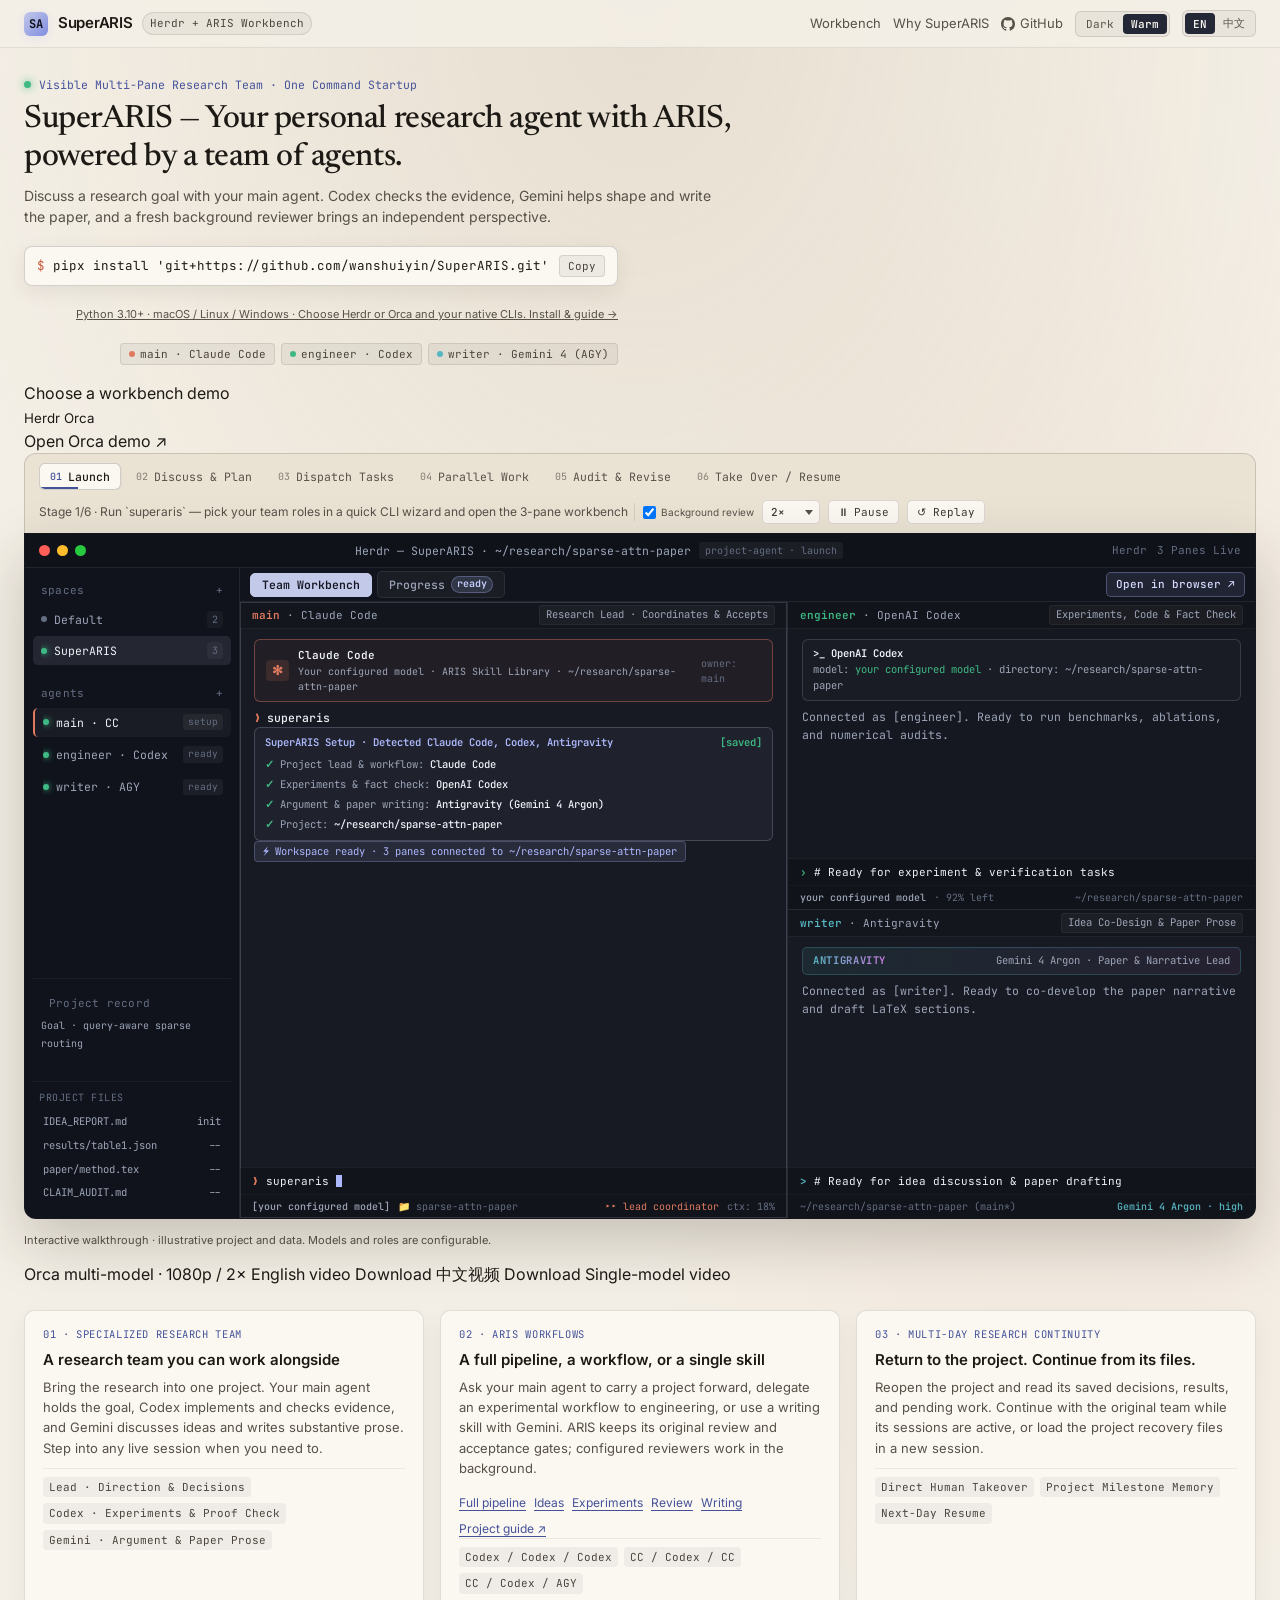
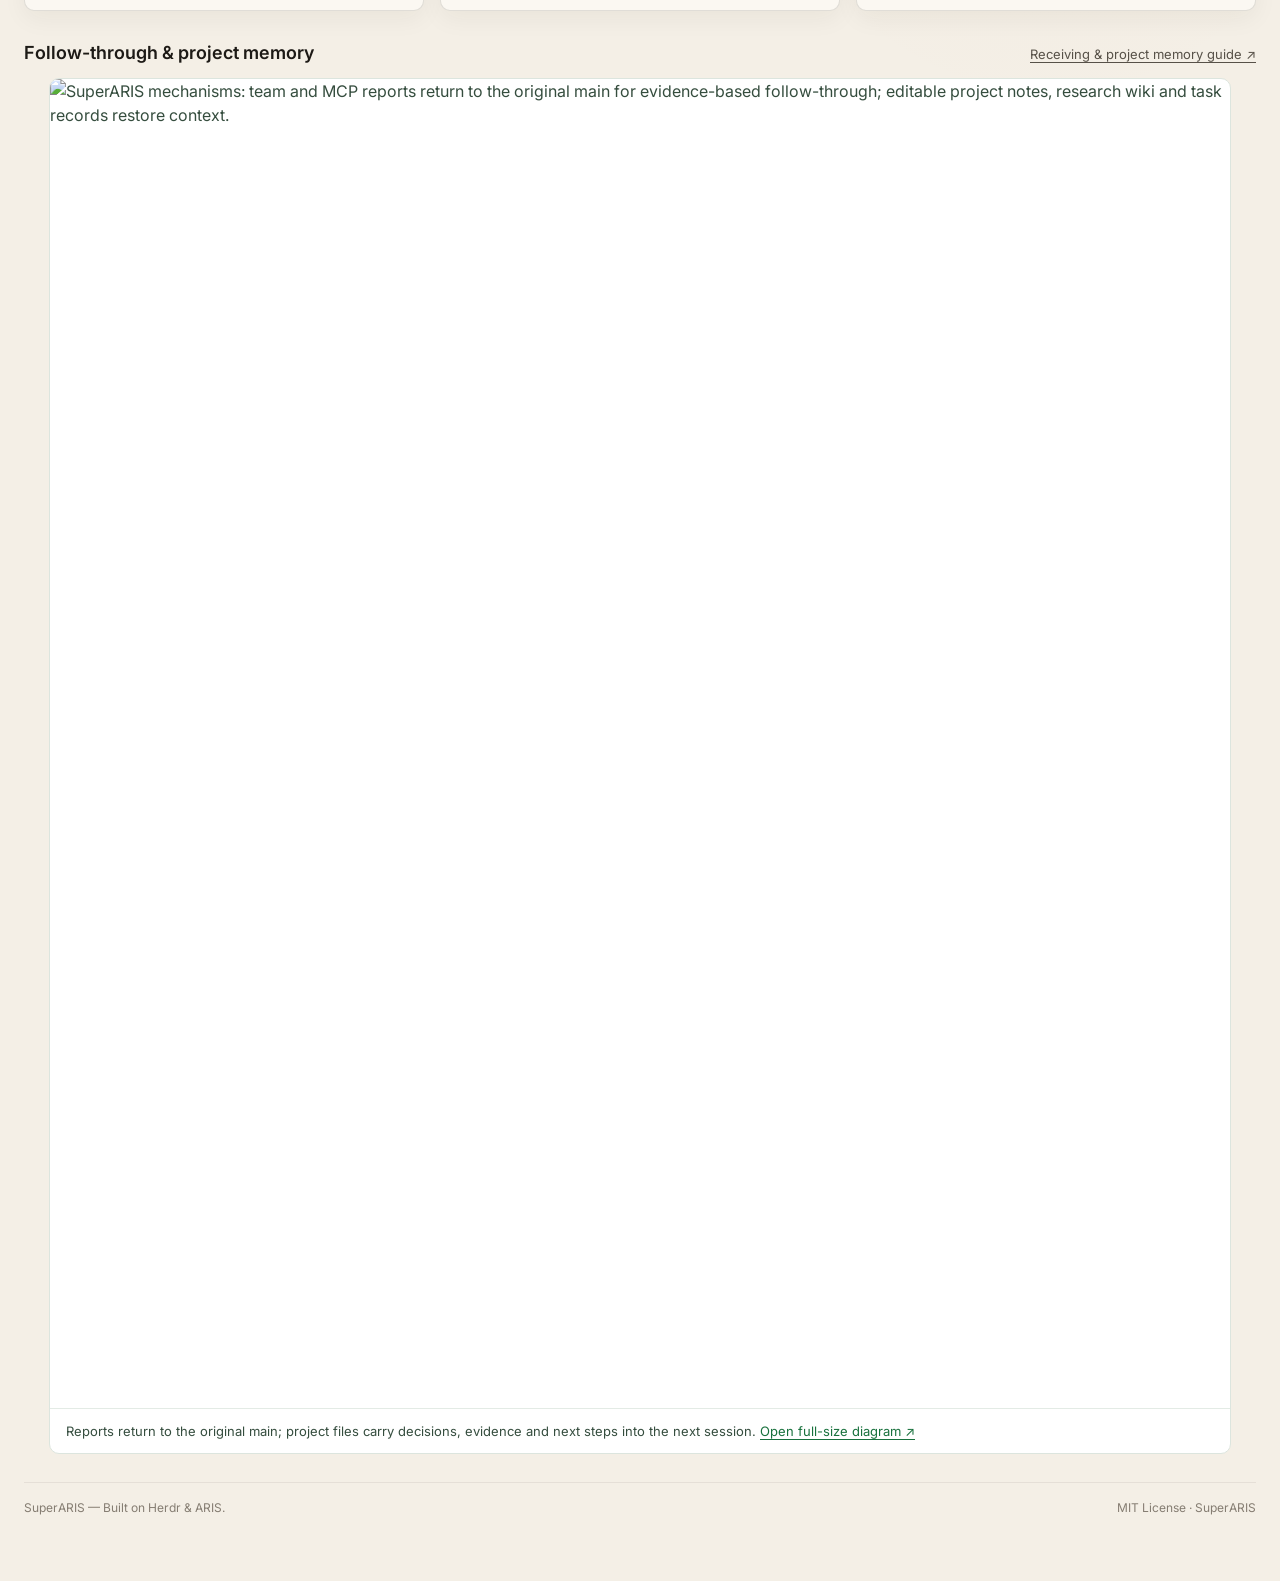
==== site/index.html @ 930378e7 "feat: showcase collaboration progress and announce team updates" ====
<!DOCTYPE html>
<html lang="en">
<head>
  <meta charset="UTF-8" />
  <meta name="viewport" content="width=device-width, initial-scale=1.0" />
  <title>SuperARIS — Your personal research agent with ARIS, powered by a team of agents.</title>
  <meta name="description" content="SuperARIS — Your personal research agent with ARIS, powered by a team of agents. Live inside a real multi-pane CLI workbench with Claude Code, Codex, and Gemini." />
  <link rel="icon" href="./favicon.svg" type="image/svg+xml" />
  <link rel="preconnect" href="https://fonts.googleapis.com" />
  <link rel="preconnect" href="https://fonts.gstatic.com" crossorigin />
  <link href="https://fonts.googleapis.com/css2?family=Inter:wght@400;500;600;700&family=JetBrains+Mono:ital,wght@0,400;0,500;0,600;1,400&family=Newsreader:ital,opsz,wght@0,6..72,500;0,6..72,600;1,6..72,400&display=swap" rel="stylesheet" />
  <style>
    :root {
      --bg-canvas: #090b10;
      --bg-canvas-elev: #0e1118;
      --herdr-chrome: #13161f;
      --herdr-sidebar: #10131b;
      --herdr-pane: #171a22;
      --herdr-pane-alt: #151820;
      --herdr-tab-active: #c3c9e9;
      --herdr-tab-text: #141722;
      --border-outer: rgba(255, 255, 255, 0.11);
      --border-pane: rgba(255, 255, 255, 0.08);
      --border-subtle: rgba(255, 255, 255, 0.05);

      --text-primary: #eef1f8;
      --text-secondary: #9da5b8;
      --text-muted: #646d82;

      --cc-coral: #e07a5f;
      --cc-coral-soft: rgba(224, 122, 95, 0.14);
      --codex-green: #3fb984;
      --codex-green-soft: rgba(63, 185, 132, 0.14);
      --agy-cyan: #56b6c2;
      --agy-purple: #c678dd;
      --agy-soft: rgba(86, 182, 194, 0.14);
      --amber-warn: #e5c07b;
      --periwinkle: #aeb8fe;
      --periwinkle-glow: rgba(174, 184, 254, 0.18);

      --font-sans: 'Inter', -apple-system, BlinkMacSystemFont, "Segoe UI", Roboto, "PingFang SC", "Microsoft YaHei", sans-serif;
      --font-serif: 'Newsreader', Georgia, "Songti SC", serif;
      --font-mono: 'JetBrains Mono', ui-monospace, SFMono-Regular, Menlo, Monaco, Consolas, monospace;
    }

    * {
      box-sizing: border-box;
      margin: 0;
      padding: 0;
    }

    html, body {
      width: 100%;
      max-width: 100%;
      overflow-x: hidden;
      background-color: var(--bg-canvas);
      color: var(--text-primary);
      font-family: var(--font-sans);
      -webkit-font-smoothing: antialiased;
      -moz-osx-font-smoothing: grayscale;
      line-height: 1.5;
    }

    body {
      background-image:
        radial-gradient(ellipse 80% 45% at 50% 0%, rgba(138, 152, 240, 0.09), transparent 70%),
        radial-gradient(ellipse 55% 40% at 82% 28%, rgba(86, 182, 194, 0.05), transparent 65%);
      min-height: 100vh;
    }

    a {
      color: inherit;
      text-decoration: none;
    }

    button {
      font-family: inherit;
      cursor: pointer;
      border: none;
      background: none;
      color: inherit;
    }

    /* Top Navigation */
    .topbar {
      position: sticky;
      top: 0;
      z-index: 40;
      backdrop-filter: blur(14px);
      -webkit-backdrop-filter: blur(14px);
      background: rgba(9, 11, 16, 0.82);
      border-bottom: 1px solid var(--border-subtle);
    }

    .topbar-inner {
      max-width: 1440px;
      margin: 0 auto;
      padding: 10px 24px;
      display: flex;
      align-items: center;
      justify-content: space-between;
      gap: 12px;
    }

    .brand {
      display: flex;
      align-items: center;
      gap: 10px;
      min-width: 0;
      flex-shrink: 0;
    }

    .brand-mark {
      width: 24px;
      height: 24px;
      border-radius: 6px;
      background: linear-gradient(135deg, #c3c9e9 0%, #7f8ce0 100%);
      color: #0e1118;
      font-family: var(--font-mono);
      font-weight: 700;
      font-size: 12px;
      display: grid;
      place-items: center;
      box-shadow: 0 2px 10px rgba(174, 184, 254, 0.25);
      flex-shrink: 0;
    }

    .brand-name {
      font-weight: 600;
      font-size: 15px;
      letter-spacing: -0.02em;
      color: var(--text-primary);
      white-space: nowrap;
    }

    .brand-badge {
      font-family: var(--font-mono);
      font-size: 11px;
      padding: 2px 7px;
      border-radius: 999px;
      background: rgba(255, 255, 255, 0.06);
      border: 1px solid var(--border-pane);
      color: var(--text-secondary);
      white-space: nowrap;
    }

    .topbar-actions {
      display: flex;
      align-items: center;
      gap: 12px;
      flex-shrink: 0;
    }

    .nav-link {
      font-size: 13px;
      color: var(--text-secondary);
      transition: color 0.15s ease;
      display: inline-flex;
      align-items: center;
      gap: 5px;
      white-space: nowrap;
    }

    .nav-link:hover {
      color: var(--text-primary);
    }

    .lang-switch {
      display: inline-flex;
      background: rgba(255, 255, 255, 0.05);
      border: 1px solid var(--border-pane);
      border-radius: 6px;
      padding: 2px;
    }

    .lang-btn {
      font-size: 11px;
      font-family: var(--font-mono);
      padding: 3px 8px;
      border-radius: 4px;
      color: var(--text-secondary);
      transition: all 0.15s ease;
    }

    .lang-btn.active {
      background: var(--herdr-tab-active);
      color: var(--herdr-tab-text);
      font-weight: 600;
    }

    /* Main Container */
    .page-shell {
      max-width: 1440px;
      width: 100%;
      margin: 0 auto;
      padding: 22px 24px 64px;
    }

    /* Compact Hero Header */
    .hero-header {
      display: flex;
      flex-wrap: wrap;
      align-items: flex-end;
      justify-content: space-between;
      gap: 18px;
      margin-bottom: 16px;
    }

    .hero-copy {
      max-width: 790px;
      min-width: 0;
    }

    .hero-eyebrow {
      display: inline-flex;
      align-items: center;
      gap: 8px;
      font-family: var(--font-mono);
      font-size: 11.5px;
      color: var(--periwinkle);
      margin-bottom: 8px;
      flex-wrap: wrap;
    }

    .eyebrow-dot {
      width: 7px;
      height: 7px;
      border-radius: 50%;
      background: var(--codex-green);
      box-shadow: 0 0 8px var(--codex-green);
      flex-shrink: 0;
    }

    .hero-title {
      font-family: var(--font-serif);
      font-size: clamp(23px, 2.5vw, 35px);
      font-weight: 500;
      line-height: 1.18;
      letter-spacing: -0.015em;
      color: var(--text-primary);
      margin-bottom: 8px;
    }

    .hero-subtitle {
      font-size: 14px;
      color: var(--text-secondary);
      line-height: 1.55;
      max-width: 700px;
    }

    .hero-install-box {
      display: flex;
      flex-direction: column;
      align-items: flex-end;
      gap: 7px;
      max-width: 100%;
    }

    .install-pill {
      display: flex;
      align-items: center;
      gap: 10px;
      background: #12151e;
      border: 1px solid var(--border-outer);
      border-radius: 8px;
      padding: 8px 12px;
      font-family: var(--font-mono);
      font-size: 12.5px;
      color: var(--text-primary);
      box-shadow: 0 8px 24px rgba(0, 0, 0, 0.35);
      max-width: 100%;
      overflow-x: auto;
    }

    .install-pill .prompt-dollar {
      color: var(--cc-coral);
      user-select: none;
    }

    .install-pill .cmd-divider {
      color: var(--text-muted);
    }

    .copy-btn {
      font-family: var(--font-mono);
      font-size: 11px;
      padding: 3px 8px;
      border-radius: 4px;
      background: rgba(255, 255, 255, 0.07);
      color: var(--text-secondary);
      border: 1px solid var(--border-subtle);
      transition: all 0.15s ease;
      flex-shrink: 0;
    }

    .copy-btn:hover {
      background: rgba(255, 255, 255, 0.13);
      color: var(--text-primary);
    }

    .hero-role-badges {
      display: flex;
      flex-wrap: wrap;
      gap: 6px;
      font-family: var(--font-mono);
      font-size: 11px;
      color: var(--text-secondary);
    }

    .role-chip {
      display: inline-flex;
      align-items: center;
      gap: 5px;
      padding: 2px 8px;
      border-radius: 4px;
      background: rgba(255, 255, 255, 0.035);
      border: 1px solid var(--border-subtle);
    }

    .chip-dot {
      width: 6px;
      height: 6px;
      border-radius: 50%;
      flex-shrink: 0;
    }

    /* Stage Director Bar (Above Workbench) */
    .director-bar {
      display: flex;
      flex-wrap: wrap;
      align-items: center;
      justify-content: space-between;
      gap: 10px;
      background: #11141d;
      border: 1px solid var(--border-outer);
      border-bottom: none;
      border-radius: 12px 12px 0 0;
      padding: 9px 14px;
    }

    .stage-steps {
      display: flex;
      align-items: center;
      gap: 4px;
      overflow-x: auto;
      max-width: 100%;
      scrollbar-width: none;
    }

    .stage-steps::-webkit-scrollbar {
      display: none;
    }

    .stage-btn {
      display: inline-flex;
      align-items: center;
      gap: 6px;
      padding: 5px 10px;
      border-radius: 6px;
      font-family: var(--font-mono);
      font-size: 11.5px;
      color: var(--text-secondary);
      background: transparent;
      border: 1px solid transparent;
      transition: all 0.15s ease;
      white-space: nowrap;
      position: relative;
      overflow: hidden;
    }

    .stage-btn:hover {
      color: var(--text-primary);
      background: rgba(255, 255, 255, 0.04);
    }

    .stage-btn.active {
      color: var(--text-primary);
      background: rgba(195, 201, 233, 0.12);
      border-color: rgba(195, 201, 233, 0.28);
      font-weight: 500;
    }

    .stage-num {
      font-size: 10px;
      color: var(--text-muted);
    }

    .stage-btn.active .stage-num {
      color: var(--periwinkle);
    }

    .stage-progress {
      position: absolute;
      left: 0;
      bottom: 0;
      height: 2px;
      background: var(--periwinkle);
      width: 0%;
    }

    .director-controls {
      display: flex;
      align-items: center;
      gap: 8px;
      flex-shrink: 0;
    }

    .stage-caption-pill {
      font-size: 12px;
      color: var(--text-secondary);
      padding-right: 6px;
      border-right: 1px solid var(--border-pane);
    }

    .ctrl-btn {
      display: inline-flex;
      align-items: center;
      gap: 5px;
      font-family: var(--font-mono);
      font-size: 11px;
      padding: 4px 9px;
      border-radius: 5px;
      background: rgba(255, 255, 255, 0.05);
      border: 1px solid var(--border-pane);
      color: var(--text-secondary);
      transition: all 0.15s ease;
      white-space: nowrap;
    }

    .ctrl-btn:hover {
      background: rgba(255, 255, 255, 0.1);
      color: var(--text-primary);
    }

    /* =====================================================
       HERDR NATIVE WORKBENCH WINDOW
       ===================================================== */
    .herdr-window {
      background: var(--herdr-chrome);
      border: 1px solid var(--border-outer);
      border-radius: 0 0 12px 12px;
      box-shadow:
        0 26px 70px rgba(0, 0, 0, 0.65),
        0 0 0 1px rgba(255, 255, 255, 0.03) inset;
      overflow: hidden;
      position: relative;
    }

    /* macOS Window Titlebar */
    .herdr-titlebar {
      height: 34px;
      background: #0f1219;
      border-bottom: 1px solid var(--border-pane);
      display: flex;
      align-items: center;
      justify-content: space-between;
      padding: 0 14px;
      user-select: none;
      gap: 8px;
    }

    .window-Lights {
      display: flex;
      align-items: center;
      gap: 7px;
      flex-shrink: 0;
    }

    .light {
      width: 11px;
      height: 11px;
      border-radius: 50%;
    }
    .light.red { background: #ff5f56; }
    .light.yellow { background: #ffbd2e; }
    .light.green { background: #27c93f; }

    .window-title {
      font-family: var(--font-mono);
      font-size: 11.5px;
      color: var(--text-secondary);
      display: flex;
      align-items: center;
      gap: 8px;
      min-width: 0;
      overflow: hidden;
      text-overflow: ellipsis;
      white-space: nowrap;
    }

    .window-title-badge {
      font-size: 10px;
      padding: 1px 6px;
      border-radius: 3px;
      background: rgba(255, 255, 255, 0.05);
      color: var(--text-muted);
    }

    .window-meta {
      font-family: var(--font-mono);
      font-size: 11px;
      color: var(--text-muted);
      display: flex;
      align-items: center;
      gap: 10px;
      flex-shrink: 0;
    }

    /* Main Herdr Body: Left Sidebar + Right Workspace */
    .herdr-body {
      display: grid;
      grid-template-columns: 215px minmax(0, 1fr);
      height: 650px;
      position: relative;
    }

    /* Left Herdr Sidebar (spaces + agents) */
    .herdr-sidebar {
      background: var(--herdr-sidebar);
      border-right: 1px solid var(--border-pane);
      padding: 10px 8px;
      display: flex;
      flex-direction: column;
      justify-content: space-between;
      font-family: var(--font-mono);
      user-select: none;
      min-width: 0;
    }

    .sidebar-section {
      margin-bottom: 16px;
    }

    .sidebar-heading {
      display: flex;
      align-items: center;
      justify-content: space-between;
      font-size: 11px;
      color: var(--text-muted);
      padding: 4px 8px 6px;
      letter-spacing: 0.02em;
    }

    .sidebar-item {
      display: flex;
      align-items: center;
      justify-content: space-between;
      padding: 6px 8px;
      border-radius: 5px;
      font-size: 11.5px;
      color: var(--text-secondary);
      margin-bottom: 2px;
      transition: background 0.15s ease;
    }

    .sidebar-item.active {
      background: rgba(195, 201, 233, 0.11);
      color: var(--text-primary);
    }

    .sidebar-item-left {
      display: flex;
      align-items: center;
      gap: 7px;
      min-width: 0;
      overflow: hidden;
      text-overflow: ellipsis;
      white-space: nowrap;
    }

    .status-dot {
      width: 6px;
      height: 6px;
      border-radius: 50%;
      background: var(--text-muted);
      flex-shrink: 0;
    }

    .status-dot.live {
      background: var(--codex-green);
      box-shadow: 0 0 6px var(--codex-green);
    }

    .status-dot.busy {
      background: var(--amber-warn);
      box-shadow: 0 0 6px var(--amber-warn);
    }

    .sidebar-count {
      font-size: 10px;
      color: var(--text-muted);
      padding: 1px 5px;
      border-radius: 4px;
      background: rgba(255, 255, 255, 0.04);
      flex-shrink: 0;
    }

    .agent-row {
      display: flex;
      align-items: center;
      justify-content: space-between;
      padding: 6px 8px;
      border-radius: 5px;
      font-size: 11.5px;
      color: var(--text-secondary);
      margin-bottom: 3px;
      border-left: 2px solid transparent;
      transition: all 0.15s ease;
    }

    .agent-row.active-role {
      background: rgba(255, 255, 255, 0.04);
      color: var(--text-primary);
    }

    .agent-row.role-main.active-role { border-left-color: var(--cc-coral); }
    .agent-row.role-eng.active-role { border-left-color: var(--codex-green); }
    .agent-row.role-writer.active-role { border-left-color: var(--agy-cyan); }

    .agent-badge {
      font-size: 9.5px;
      padding: 1px 5px;
      border-radius: 3px;
      background: rgba(255, 255, 255, 0.05);
      color: var(--text-muted);
    }

    .sidebar-footer {
      border-top: 1px solid var(--border-subtle);
      padding: 8px 6px 2px;
      font-size: 10.5px;
      color: var(--text-muted);
    }

    .artifact-tree-title {
      font-size: 10px;
      text-transform: uppercase;
      letter-spacing: 0.05em;
      color: var(--text-muted);
      margin-bottom: 6px;
    }

    .artifact-file {
      display: flex;
      align-items: center;
      justify-content: space-between;
      padding: 3px 4px;
      border-radius: 4px;
      font-size: 10.5px;
      color: var(--text-secondary);
      margin-bottom: 2px;
      transition: all 0.2s ease;
    }

    .artifact-file.updated {
      background: rgba(63, 185, 132, 0.12);
      color: #a8f0ce;
    }

    /* Right Workspace Area (Top Tabbar + 3-Pane Split) */
    .herdr-workspace {
      display: flex;
      flex-direction: column;
      height: 100%;
      min-width: 0;
      min-height: 0;
      background: var(--herdr-pane);
      position: relative;
    }

    /* Herdr Space Tabbar */
    .herdr-tabbar {
      height: 34px;
      background: #11141c;
      border-bottom: 1px solid var(--border-pane);
      display: flex;
      align-items: center;
      justify-content: space-between;
      padding: 0 10px;
      font-family: var(--font-mono);
      font-size: 11.5px;
      flex-shrink: 0;
    }

    .herdr-tabs-left {
      display: flex;
      align-items: center;
      gap: 6px;
      min-width: 0;
    }

    .herdr-tab {
      display: inline-flex;
      align-items: center;
      gap: 7px;
      padding: 4px 12px;
      border-radius: 5px;
      background: var(--herdr-tab-active);
      color: var(--herdr-tab-text);
      font-weight: 600;
      font-size: 11.5px;
      white-space: nowrap;
    }

    .herdr-tab-add {
      color: var(--text-muted);
      padding: 2px 6px;
    }

    /* Mobile Pane Switcher (Only visible on small screens) */
    .mobile-pane-tabs {
      display: none;
      gap: 4px;
    }

    .mobile-pane-btn {
      font-family: var(--font-mono);
      font-size: 10.5px;
      padding: 3px 7px;
      border-radius: 4px;
      background: rgba(255, 255, 255, 0.05);
      color: var(--text-secondary);
      border: 1px solid var(--border-subtle);
      white-space: nowrap;
    }

    .mobile-pane-btn.active {
      background: rgba(195, 201, 233, 0.18);
      color: var(--text-primary);
      border-color: var(--periwinkle);
    }

    /* 3-Pane Split Grid: Left Full Height (CC), Right Stacked (Codex Top, AGY Bottom) */
    .panes-grid {
      flex: 1;
      display: grid;
      grid-template-columns: 1.08fr 0.92fr;
      grid-template-rows: 1fr 1fr;
      min-height: 0;
      position: relative;
    }

    .cli-pane {
      display: flex;
      flex-direction: column;
      min-width: 0;
      min-height: 0;
      background: var(--herdr-pane);
      position: relative;
      transition: box-shadow 0.2s ease, background-color 0.2s ease;
    }

    .cli-pane.pane-main {
      grid-column: 1 / 2;
      grid-row: 1 / 3;
      border-right: 1px solid var(--border-pane);
    }

    .cli-pane.pane-engineer {
      grid-column: 2 / 3;
      grid-row: 1 / 2;
      border-bottom: 1px solid var(--border-pane);
      background: var(--herdr-pane-alt);
    }

    .cli-pane.pane-writer {
      grid-column: 2 / 3;
      grid-row: 2 / 3;
    }

    .cli-pane.pane-focused {
      box-shadow: inset 0 0 0 1px rgba(195, 201, 233, 0.22);
    }

    /* Pane Header Bar */
    .pane-topbar {
      height: 27px;
      padding: 0 12px;
      border-bottom: 1px solid var(--border-subtle);
      display: flex;
      align-items: center;
      justify-content: space-between;
      font-family: var(--font-mono);
      font-size: 11px;
      background: rgba(0, 0, 0, 0.16);
      flex-shrink: 0;
      gap: 6px;
    }

    .pane-id {
      display: flex;
      align-items: center;
      gap: 7px;
      color: var(--text-secondary);
      min-width: 0;
      white-space: nowrap;
    }

    .pane-role-tag {
      font-weight: 600;
      color: var(--text-primary);
    }

    .pane-main .pane-role-tag { color: var(--cc-coral); }
    .pane-engineer .pane-role-tag { color: var(--codex-green); }
    .pane-writer .pane-role-tag { color: var(--agy-cyan); }

    .pane-right-meta {
      display: flex;
      align-items: center;
      gap: 8px;
      font-size: 10.5px;
      color: var(--text-muted);
      min-width: 0;
      overflow: hidden;
      text-overflow: ellipsis;
      white-space: nowrap;
    }

    .write-scope-pill {
      padding: 1px 6px;
      border-radius: 3px;
      background: rgba(255, 255, 255, 0.04);
      border: 1px solid var(--border-subtle);
      color: var(--text-secondary);
    }

    /* Terminal Scroll Content */
    .pane-stream {
      flex: 1;
      padding: 10px 14px;
      font-family: var(--font-mono);
      font-size: 11.5px;
      line-height: 1.52;
      overflow-y: auto;
      display: flex;
      flex-direction: column;
      gap: 7px;
      scrollbar-width: thin;
      scrollbar-color: rgba(255,255,255,0.12) transparent;
    }

    /* Native CLI Banner Boxes */
    .cc-welcome-box {
      border: 1px solid rgba(224, 122, 95, 0.42);
      border-radius: 6px;
      padding: 7px 11px;
      background: rgba(224, 122, 95, 0.05);
      display: flex;
      align-items: center;
      justify-content: space-between;
      gap: 10px;
      font-size: 11px;
      flex-shrink: 0;
    }

    .cc-welcome-left {
      display: flex;
      align-items: center;
      gap: 9px;
      min-width: 0;
    }

    .cc-mascot {
      color: var(--cc-coral);
      font-weight: 700;
      font-size: 13px;
      line-height: 1;
      padding: 4px 6px;
      background: rgba(224, 122, 95, 0.14);
      border-radius: 4px;
      flex-shrink: 0;
    }

    .codex-banner-box {
      border: 1px solid rgba(255, 255, 255, 0.14);
      border-radius: 6px;
      padding: 6px 10px;
      background: rgba(255, 255, 255, 0.02);
      font-size: 10.5px;
      color: var(--text-secondary);
      flex-shrink: 0;
    }

    .agy-banner-box {
      display: flex;
      align-items: center;
      justify-content: space-between;
      padding: 5px 10px;
      border-radius: 5px;
      background: linear-gradient(90deg, rgba(86, 182, 194, 0.1), rgba(198, 120, 221, 0.08));
      border: 1px solid rgba(86, 182, 194, 0.25);
      font-size: 10.5px;
      flex-shrink: 0;
    }

    .agy-logo-text {
      font-weight: 700;
      letter-spacing: 0.06em;
      background: linear-gradient(90deg, #56b6c2, #c678dd);
      -webkit-background-clip: text;
      -webkit-text-fill-color: transparent;
    }

    /* Terminal History Separator */
    .history-divider {
      display: flex;
      align-items: center;
      gap: 8px;
      font-size: 10px;
      color: var(--text-muted);
      margin: 2px 0;
      user-select: none;
    }

    .history-divider::before,
    .history-divider::after {
      content: "";
      flex: 1;
      height: 1px;
      background: var(--border-subtle);
    }

    /* Terminal Log Lines */
    .t-entry {
      opacity: 0;
      transform: translateY(3px);
      animation: termFadeIn 0.2s ease forwards;
    }

    .t-entry.t-history {
      opacity: 0.72;
      transform: none;
      animation: none;
    }

    @keyframes termFadeIn {
      to {
        opacity: 1;
        transform: translateY(0);
      }
    }

    .t-cmd {
      color: var(--text-primary);
      font-weight: 500;
    }

    .t-cmd .p-char {
      color: var(--cc-coral);
      margin-right: 6px;
    }

    .pane-engineer .t-cmd .p-char { color: var(--codex-green); }
    .pane-writer .t-cmd .p-char { color: var(--agy-cyan); }

    .t-skill {
      display: inline-flex;
      align-items: center;
      gap: 6px;
      padding: 2px 8px;
      border-radius: 4px;
      background: rgba(174, 184, 254, 0.11);
      border: 1px solid rgba(174, 184, 254, 0.25);
      color: var(--periwinkle);
      font-size: 10.5px;
    }

    .t-info {
      color: var(--text-secondary);
    }

    .t-muted {
      color: var(--text-muted);
      font-size: 10.5px;
    }

    .t-file-card {
      background: rgba(0, 0, 0, 0.26);
      border: 1px solid var(--border-pane);
      border-left: 2px solid var(--periwinkle);
      border-radius: 5px;
      padding: 6px 9px;
      font-size: 10.5px;
    }

    .pane-engineer .t-file-card { border-left-color: var(--codex-green); }
    .pane-writer .t-file-card { border-left-color: var(--agy-cyan); }

    .t-file-head {
      display: flex;
      align-items: center;
      justify-content: space-between;
      color: var(--text-primary);
      font-weight: 500;
      margin-bottom: 3px;
      gap: 8px;
    }

    .t-diff-add { color: #58d68d; }
    .t-diff-del { color: #ec7063; }

    /* Compact Inline CLI Wizard inside Main Pane (Scene 1) */
    .t-cli-wizard {
      background: rgba(195, 201, 233, 0.05);
      border: 1px solid rgba(195, 201, 233, 0.22);
      border-radius: 6px;
      padding: 7px 10px;
      font-size: 10.5px;
      display: flex;
      flex-direction: column;
      gap: 4px;
    }

    .t-cli-wizard-title {
      color: var(--periwinkle);
      font-weight: 600;
      display: flex;
      align-items: center;
      justify-content: space-between;
      margin-bottom: 2px;
    }

    .t-cli-wizard-row {
      display: flex;
      align-items: baseline;
      gap: 6px;
      color: var(--text-secondary);
    }

    .t-cli-wizard-row .q-mark {
      color: var(--codex-green);
      font-weight: 600;
      flex-shrink: 0;
    }

    .t-cli-wizard-row .ans-val {
      color: var(--text-primary);
      font-weight: 500;
    }

    .t-handoff {
      display: flex;
      align-items: center;
      gap: 7px;
      padding: 5px 9px;
      border-radius: 5px;
      background: rgba(224, 122, 95, 0.09);
      border: 1px solid rgba(224, 122, 95, 0.25);
      color: #f3b5a4;
      font-size: 10.5px;
    }

    /* Native CLI Input & Status Bar at Bottom of Each Pane */
    .pane-bottom {
      border-top: 1px solid var(--border-subtle);
      background: rgba(0, 0, 0, 0.22);
      font-family: var(--font-mono);
      flex-shrink: 0;
    }

    .pane-input-line {
      padding: 5px 12px;
      font-size: 11px;
      color: var(--text-primary);
      display: flex;
      align-items: center;
      gap: 7px;
      border-bottom: 1px solid rgba(255, 255, 255, 0.03);
      min-height: 27px;
    }

    .input-prompt-char {
      color: var(--cc-coral);
      font-weight: 600;
      flex-shrink: 0;
    }
    .pane-engineer .input-prompt-char { color: var(--codex-green); }
    .pane-writer .input-prompt-char { color: var(--agy-cyan); }

    .typing-text {
      color: var(--text-primary);
      white-space: nowrap;
      overflow: hidden;
      text-overflow: ellipsis;
    }

    .cursor-block {
      display: inline-block;
      width: 6px;
      height: 12px;
      background: var(--periwinkle);
      vertical-align: middle;
      animation: blink 1s step-end infinite;
      flex-shrink: 0;
    }

    @keyframes blink {
      50% { opacity: 0; }
    }

    .pane-statusbar {
      padding: 4px 12px;
      font-size: 10px;
      color: var(--text-muted);
      display: flex;
      align-items: center;
      justify-content: space-between;
      gap: 6px;
    }

    .status-left, .status-right {
      display: flex;
      align-items: center;
      gap: 8px;
      white-space: nowrap;
      overflow: hidden;
      text-overflow: ellipsis;
    }

    .model-tag {
      color: var(--text-secondary);
      font-weight: 500;
    }

    /* Background Review Drawer (Docked above bottom status bar so writer input stays visible) */
    .mcp-drawer {
      position: absolute;
      right: 14px;
      bottom: 64px;
      z-index: 25;
      width: 390px;
      max-width: calc(100% - 28px);
      background: rgba(15, 18, 26, 0.96);
      backdrop-filter: blur(12px);
      border: 1px solid rgba(229, 192, 123, 0.45);
      border-radius: 8px;
      padding: 10px 12px;
      box-shadow: 0 14px 36px rgba(0, 0, 0, 0.65);
      font-family: var(--font-mono);
      font-size: 11px;
      opacity: 0;
      pointer-events: none;
      transform: translateY(8px);
      transition: all 0.22s ease;
    }

    .mcp-drawer.visible {
      opacity: 1;
      pointer-events: auto;
      transform: translateY(0);
    }

    .mcp-head {
      display: flex;
      align-items: center;
      justify-content: space-between;
      margin-bottom: 5px;
      color: var(--amber-warn);
      font-weight: 600;
      gap: 8px;
    }

    .mcp-body {
      color: var(--text-secondary);
      font-size: 10.5px;
      line-height: 1.45;
    }

    /* Compact Secondary Section Below Workbench (3 Cards) */
    .below-fold {
      margin-top: 24px;
      display: grid;
      grid-template-columns: repeat(3, 1fr);
      gap: 16px;
    }

    .info-card {
      background: #11141d;
      border: 1px solid var(--border-pane);
      border-radius: 10px;
      padding: 16px 18px;
    }

    .info-card-kicker {
      font-family: var(--font-mono);
      font-size: 10.5px;
      text-transform: uppercase;
      letter-spacing: 0.06em;
      color: var(--periwinkle);
      margin-bottom: 6px;
    }

    .info-card-title {
      font-size: 15px;
      font-weight: 600;
      color: var(--text-primary);
      margin-bottom: 6px;
    }

    .info-card-desc {
      font-size: 13px;
      color: var(--text-secondary);
      line-height: 1.55;
      margin-bottom: 10px;
    }

    .info-card-meta {
      font-family: var(--font-mono);
      font-size: 11px;
      color: var(--text-muted);
      padding-top: 8px;
      border-top: 1px solid var(--border-subtle);
      display: flex;
      flex-wrap: wrap;
      gap: 6px;
    }

    .meta-tag {
      padding: 2px 6px;
      border-radius: 4px;
      background: rgba(255, 255, 255, 0.04);
      color: var(--text-secondary);
    }

    /* Bilingual technical diagrams */
    .mechanisms { margin-top: 28px; }
    .mechanism-heading {
      display: flex;
      align-items: baseline;
      justify-content: space-between;
      flex-wrap: wrap;
      gap: 8px 16px;
      margin-bottom: 12px;
    }
    .mechanism-heading h2 { font-size: 18px; font-weight: 600; }
    .mechanism-guide { font-size: 13px; color: var(--text-secondary); text-decoration: underline; text-underline-offset: 3px; }
    .mechanism-figure {
      max-width: 1182px;
      margin: 0 auto;
      overflow: hidden;
      border: 1px solid #dce5de;
      border-radius: 10px;
      background: #fff;
      color: #354d3e;
    }
    .mechanism-image-link { display: block; cursor: zoom-in; }
    .mechanism-figure img { display: block; width: 100%; height: auto; }
    .mechanism-figure figcaption {
      padding: 12px 16px;
      border-top: 1px solid #e3ebe5;
      font-size: 13px;
      line-height: 1.6;
    }
    .mechanism-original { display: inline-block; color: #18713d; text-decoration: underline; text-underline-offset: 3px; }

    /* Footer */
    .page-footer {
      margin-top: 28px;
      padding-top: 16px;
      border-top: 1px solid var(--border-subtle);
      display: flex;
      flex-wrap: wrap;
      align-items: center;
      justify-content: space-between;
      gap: 12px;
      font-size: 12px;
      color: var(--text-muted);
    }

    /* Responsive adjustments */
    @media (max-width: 1080px) {
      .herdr-body {
        grid-template-columns: 175px minmax(0, 1fr);
        height: 620px;
      }
      .below-fold {
        grid-template-columns: 1fr;
      }
    }

    @media (max-width: 780px) {
      .topbar-inner {
        padding: 8px 12px;
        gap: 8px;
      }
      .brand-badge,
      .nav-link-anchor {
        display: none;
      }
      .page-shell {
        padding: 14px 10px 44px;
      }
      .hero-header {
        flex-direction: column;
        align-items: flex-start;
        gap: 12px;
      }
      .hero-install-box {
        align-items: flex-start;
        width: 100%;
      }
      .install-pill {
        width: 100%;
        justify-content: space-between;
        font-size: 11.5px;
        padding: 7px 10px;
      }
      .director-bar {
        padding: 8px 10px;
      }
      .stage-caption-pill,
      .window-meta {
        display: none;
      }
      .herdr-body {
        grid-template-columns: 1fr;
        grid-template-rows: auto minmax(0, 1fr);
        height: 560px;
      }
      .herdr-sidebar {
        height: auto;
        border-right: none;
        border-bottom: 1px solid var(--border-pane);
        padding: 6px 10px;
        flex-direction: row;
        align-items: center;
         gap: 8px;
        overflow-x: auto;
      }
      .sidebar-section {
        margin-bottom: 0;
        display: flex;
        align-items: center;
        gap: 6px;
        flex-shrink: 0;
      }
      .sidebar-heading,
      .sidebar-footer {
        display: none;
      }
      .herdr-tabbar {
        height: auto;
        min-height: 34px;
        padding: 5px 8px;
        flex-wrap: wrap;
        gap: 6px;
      }
      .herdr-tab {
        padding: 3px 8px;
        font-size: 10.5px;
      }
      .herdr-tab-add {
        display: none;
      }
      .mobile-pane-tabs {
        display: flex;
        flex-wrap: wrap;
      }
      .panes-grid {
        grid-template-columns: 1fr;
        grid-template-rows: 1fr;
      }
      .cli-pane {
        display: none;
      }
      .cli-pane.mobile-active {
        display: flex;
        grid-column: 1 / -1;
        grid-row: 1 / -1;
      }
      .mcp-drawer {
        left: 10px;
        right: 10px;
        bottom: 62px;
        width: auto;
      }
    }

    @media (prefers-reduced-motion: reduce) {
      *, *::before, *::after {
        animation-duration: 0.01ms !important;
        animation-iteration-count: 1 !important;
        transition-duration: 0.01ms !important;
      }
    }
      /* =====================================================
       THEME SWITCHER, PLAYBACK SPEED & WARM BEIGE PAGE THEME
       ===================================================== */
    .theme-switch {
      display: inline-flex;
      background: rgba(255, 255, 255, 0.05);
      border: 1px solid var(--border-pane);
      border-radius: 6px;
      padding: 2px;
      gap: 1px;
    }

    .theme-btn {
      font-size: 11px;
      font-family: var(--font-mono);
      padding: 3px 8px;
      border-radius: 4px;
      color: var(--text-secondary);
      transition: all 0.15s ease;
      white-space: nowrap;
    }

    .theme-btn:hover {
      color: var(--text-primary);
    }

    .theme-btn.active,
    body:not([data-theme="warm"]) #themeDarkBtn,
    body[data-theme="warm"] #themeWarmBtn {
      background: var(--herdr-tab-active);
      color: var(--herdr-tab-text);
      font-weight: 600;
    }

    .speed-select {
      appearance: none;
      -webkit-appearance: none;
      font-family: var(--font-mono);
      font-size: 11px;
      font-weight: 500;
      padding: 4px 20px 4px 8px;
      border-radius: 5px;
      background-color: rgba(255, 255, 255, 0.05);
      background-image: url("data:image/svg+xml,%3Csvg xmlns='http://www.w3.org/2000/svg' width='8' height='5' viewBox='0 0 8 5'%3E%3Cpath fill='%239da5b8' d='M0 0l4 5 4-5z'/%3E%3C/svg%3E");
      background-repeat: no-repeat;
      background-position: right 6px center;
      border: 1px solid var(--border-pane);
      color: var(--text-secondary);
      cursor: pointer;
      transition: all 0.15s ease;
    }

    .speed-select:hover,
    .speed-select:focus {
      color: var(--text-primary);
      border-color: var(--border-outer);
      outline: none;
    }

    .speed-select option {
      background: #13161f;
      color: #eef1f8;
    }

    /* Warm Beige Outer Page Theme (Herdr terminal stays native dark) */
    body[data-theme="warm"] {
      --bg-canvas: #f4efe6;
      --bg-canvas-elev: #fbf8f2;
      --text-primary: #1d1a16;
      --text-secondary: #575148;
      --text-muted: #857d72;
      --border-outer: rgba(29, 26, 22, 0.16);
      --border-pane: rgba(29, 26, 22, 0.11);
      --border-subtle: rgba(29, 26, 22, 0.07);
      --periwinkle: #455299;

      background-color: var(--bg-canvas);
      background-image:
        radial-gradient(ellipse 80% 45% at 50% 0%, rgba(186, 165, 132, 0.22), transparent 70%),
        radial-gradient(ellipse 55% 40% at 82% 28%, rgba(224, 122, 95, 0.07), transparent 65%);
      color: var(--text-primary);
    }

    body[data-theme="warm"] .topbar {
      background: rgba(244, 239, 230, 0.88);
      border-bottom-color: rgba(29, 26, 22, 0.09);
    }

    body[data-theme="warm"] .brand-badge,
    body[data-theme="warm"] .role-chip,
    body[data-theme="warm"] .meta-tag {
      background: rgba(29, 26, 22, 0.05);
      border-color: rgba(29, 26, 22, 0.1);
      color: #4a443c;
    }

    body[data-theme="warm"] .theme-switch,
    body[data-theme="warm"] .lang-switch {
      background: rgba(29, 26, 22, 0.05);
      border-color: rgba(29, 26, 22, 0.13);
    }

    body[data-theme="warm"] #themeDarkBtn {
      background: transparent;
      color: var(--text-secondary);
      font-weight: 400;
    }

    body[data-theme="warm"] #themeWarmBtn,
    body[data-theme="warm"] .lang-btn.active {
      background: #232736;
      color: #f7f4ed;
      font-weight: 600;
    }

    body[data-theme="warm"] .install-pill {
      background: #fbf8f2;
      border-color: rgba(29, 26, 22, 0.18);
      color: #1d1a16;
      box-shadow: 0 6px 20px rgba(45, 38, 28, 0.08);
    }

    body[data-theme="warm"] .install-pill .prompt-dollar {
      color: #c85a3d;
    }

    body[data-theme="warm"] .copy-btn {
      background: rgba(29, 26, 22, 0.06);
      border-color: rgba(29, 26, 22, 0.12);
      color: #4a443c;
    }

    body[data-theme="warm"] .copy-btn:hover {
      background: rgba(29, 26, 22, 0.11);
      color: #1d1a16;
    }

    body[data-theme="warm"] .director-bar {
      background: #eae3d4;
      border-color: rgba(29, 26, 22, 0.16);
    }

    body[data-theme="warm"] .stage-btn:hover {
      background: rgba(29, 26, 22, 0.05);
    }

    body[data-theme="warm"] .stage-btn.active {
      background: #fbf8f2;
      border-color: rgba(29, 26, 22, 0.2);
      color: #1d1a16;
      box-shadow: 0 1px 3px rgba(29, 26, 22, 0.06);
    }

    body[data-theme="warm"] .ctrl-btn,
    body[data-theme="warm"] .speed-select {
      background-color: #fbf8f2;
      border-color: rgba(29, 26, 22, 0.15);
      color: #3d3830;
    }

    body[data-theme="warm"] .speed-select {
      background-image: url("data:image/svg+xml,%3Csvg xmlns='http://www.w3.org/2000/svg' width='8' height='5' viewBox='0 0 8 5'%3E%3Cpath fill='%23575148' d='M0 0l4 5 4-5z'/%3E%3C/svg%3E");
    }

    body[data-theme="warm"] .ctrl-btn:hover,
    body[data-theme="warm"] .speed-select:hover {
      background-color: #ffffff;
      color: #1d1a16;
    }

    body[data-theme="warm"] .info-card {
      background: #fbf8f2;
      border-color: rgba(29, 26, 22, 0.12);
      box-shadow: 0 8px 24px rgba(45, 38, 28, 0.05);
    }

    /* Strictly lock Herdr workbench internal tokens so terminal stays 100% dark */
    body[data-theme="warm"] .herdr-window {
      --text-primary: #eef1f8;
      --text-secondary: #9da5b8;
      --text-muted: #646d82;
      --border-outer: rgba(255, 255, 255, 0.11);
      --border-pane: rgba(255, 255, 255, 0.08);
      --border-subtle: rgba(255, 255, 255, 0.05);
      --periwinkle: #aeb8fe;
      color: #eef1f8;
      border-color: rgba(29, 26, 22, 0.24);
      box-shadow:
        0 24px 60px rgba(36, 30, 20, 0.22),
        0 0 0 1px rgba(255, 255, 255, 0.04) inset;
    }

    @media (max-width: 780px) {
      .topbar-actions {
        gap: 6px;
      }
      .topbar-actions .nav-link span {
        display: none;
      }
      .theme-btn,
      .lang-btn {
        padding: 3px 6px;
        font-size: 10.5px;
      }
      .director-controls {
        gap: 5px;
      }
      .speed-select,
      .ctrl-btn {
        padding: 4px 7px;
        font-size: 10.5px;
      }
      .speed-select {
        padding-right: 17px;
      }
    }

    .project-record {margin-top:auto;padding:12px 8px;border-top:1px solid var(--border-subtle)}
    @media(max-width:780px){.project-record {display:none}.review-control{font-size:9px!important}}
    .workflow-links {display:flex;flex-wrap:wrap;gap:8px;margin-top:16px;font-size:12px;color:var(--periwinkle)}
    .workflow-links a {text-decoration:underline;text-underline-offset:3px}
    .demo-note,.install-note {font-size:11px;color:var(--text-secondary);margin:12px 0;line-height:1.7}
    .install-note a {text-decoration:underline}
    .install-pill {min-width:0;max-width:100%}
    .install-pill > span {overflow-wrap:anywhere;min-width:0}
    button:focus-visible,a:focus-visible,select:focus-visible {outline:2px solid var(--periwinkle);outline-offset:3px}
  </style>
  <link rel="stylesheet" href="workbench-hosts.css">
  <link rel="stylesheet" href="progress-case.css">
</head>
<body data-theme="warm">

  <!-- Top Bar -->
  <header class="topbar">
    <div class="topbar-inner">
      <div class="brand">
        <div class="brand-mark">SA</div>
        <span class="brand-name">SuperARIS</span>
        <span class="brand-badge">Herdr + ARIS Workbench</span>
      </div>
      <div class="topbar-actions">
        <a href="#workbench" class="nav-link nav-link-anchor" data-i18n="nav_workbench">Workbench</a>
        <a href="#capabilities" class="nav-link nav-link-anchor" data-i18n="nav_architecture">Why SuperARIS</a>
        <a href="https://github.com/wanshuiyin/SuperARIS" target="_blank" rel="noopener" class="nav-link">
          <svg width="14" height="14" viewBox="0 0 16 16" fill="currentColor"><path d="M8 0C3.58 0 0 3.58 0 8c0 3.54 2.29 6.53 5.47 7.59.4.07.55-.17.55-.38 0-.19-.01-.82-.01-1.49-2.01.37-2.53-.49-2.69-.94-.09-.23-.48-.94-.82-1.13-.28-.15-.68-.52-.01-.53.63-.01 1.08.58 1.23.82.72 1.21 1.87.87 2.33.66.07-.52.28-.87.51-1.07-1.78-.2-3.64-.89-3.64-3.95 0-.87.31-1.59.82-2.15-.08-.2-.36-1.02.08-2.12 0 0 .67-.21 2.2.82.64-.18 1.32-.27 2-.27.68 0 1.36.09 2 .27 1.53-1.04 2.2-.82 2.2-.82.44 1.1.16 1.92.08 2.12.51.56.82 1.27.82 2.15 0 3.07-1.87 3.75-3.65 3.95.29.25.54.73.54 1.48 0 1.07-.01 1.93-.01 2.2 0 .21.15.46.55.38A8.013 8.013 0 0016 8c0-4.42-3.58-8-8-8z"/></svg>
          <span>GitHub</span>
        </a>
        <div class="theme-switch" role="group" aria-label="Page theme">
<button type="button" class="theme-btn" id="themeDarkBtn" aria-pressed="false" data-i18n="theme_dark">Dark</button>
<button type="button" class="theme-btn active" id="themeWarmBtn" aria-pressed="true" data-i18n="theme_warm">Warm</button>
</div>
<div class="lang-switch" role="group" aria-label="Language switch">
          <button type="button" class="lang-btn active" id="lang-en" data-lang="en">EN</button>
          <button type="button" class="lang-btn" id="lang-zh" data-lang="zh">中文</button>
        </div>
      </div>
    </div>
  </header>

  <!-- Main Content -->
  <main class="page-shell">

    <!-- Compact Hero Header -->
    <section class="hero-header">
      <div class="hero-copy">
        <div class="hero-eyebrow">
          <span class="eyebrow-dot"></span>
          <span data-i18n="eyebrow">Visible Multi-Pane Research Team · One Command Startup</span>
        </div>
        <h1 class="hero-title">SuperARIS — Your personal research agent with ARIS, powered by a team of agents.</h1>
        <p class="hero-subtitle" id="hero-subtitle">Discuss a research goal with your main agent. Codex checks the evidence, Gemini helps shape and write the paper, and a fresh background reviewer brings an independent perspective.</p>
      </div>

      <div class="hero-install-box">
        <div class="install-pill">
          <span><span class="prompt-dollar">$</span> pipx install 'git+https://github.com/wanshuiyin/SuperARIS.git'</span>
          <button type="button" class="copy-btn" id="copy-cmd-btn">Copy</button>
        </div>
        <p class="install-note"><a href="https://github.com/wanshuiyin/SuperARIS#install-and-open" data-i18n="install_note">Python 3.10+ · macOS / Linux / Windows · Choose Herdr or Orca and your native CLIs. Install &amp; guide →</a></p>
        <div class="hero-role-badges">
          <span class="role-chip"><span class="chip-dot" style="background: var(--cc-coral)"></span>main · Claude Code</span>
          <span class="role-chip"><span class="chip-dot" style="background: var(--codex-green)"></span>engineer · Codex</span>
          <span class="role-chip"><span class="chip-dot" style="background: var(--agy-cyan)"></span>writer · Gemini 4 (AGY)</span>
        </div>
      </div>
    </section>

    <section class="host-picker" id="workbench" aria-label="Workbench demo">
      <div class="host-picker-title" data-host-i18n="choose">Choose a workbench demo</div>
      <div class="host-picker-tabs" role="tablist" aria-label="Workbench host">
        <button type="button" id="host-herdr" role="tab" aria-selected="true" aria-controls="herdr-demo-panel">Herdr</button>
        <button type="button" id="host-orca" role="tab" aria-selected="false" aria-controls="orca-demo-panel">Orca</button>
      </div>
      <a class="host-standalone" id="host-standalone" href="orca-demo/?lang=en" data-host-i18n="standalone">Open Orca demo ↗</a>
    </section>
    <div id="herdr-demo-panel" class="host-panel" role="tabpanel" aria-labelledby="host-herdr">
    <!-- Stage Director Bar -->
    <div class="director-bar" id="herdr-workflow">
      <div class="stage-steps" id="stage-steps" role="tablist" aria-label="Research workflow stages">
        <!-- Populated by JS -->
      </div>
      <div class="director-controls">
        <span class="stage-caption-pill" id="stage-caption">Stage 1/6 · One-command setup</span>
        <label class="review-control" style="display:inline-flex;gap:5px;align-items:center;font-size:10px;color:var(--text-secondary)"><input type="checkbox" id="includeReview" checked><span data-i18n="review_toggle">Background review</span></label>
<select class="speed-select" id="playbackSpeed" aria-label="Playback speed"><option value="1">1×</option><option value="1.5">1.5×</option><option value="2" selected>2×</option></select>
<button type="button" class="ctrl-btn" id="play-pause-btn" aria-label="Pause or play">
          <span id="play-pause-icon">⏸</span>
          <span id="play-pause-label">Pause</span>
        </button>
        <button type="button" class="ctrl-btn" id="replay-btn" aria-label="Replay workflow" data-i18n="replay">↺ Replay</button>
      </div>
    </div>

    <!-- =====================================================
         HERDR NATIVE WORKBENCH SHOWCASE
         ===================================================== -->
    <section class="herdr-window" aria-label="SuperARIS Herdr Multi-Agent Workbench">

      <!-- Window Chrome -->
      <div class="herdr-titlebar">
        <div class="window-Lights">
          <span class="light red"></span>
          <span class="light yellow"></span>
          <span class="light green"></span>
        </div>
        <div class="window-title">
          <span>Herdr — SuperARIS · ~/research/sparse-attn-paper</span>
          <span class="window-title-badge" id="window-stage-badge">project-agent · active</span>
        </div>
        <div class="window-meta">
          <span>Herdr</span>
          <span>3 Panes Live</span>
        </div>
      </div>

      <!-- Herdr Body: Left Sidebar + Right 3-Pane Split -->
      <div class="herdr-body">

        <!-- Left Herdr Sidebar -->
        <aside class="herdr-sidebar" aria-label="Herdr spaces and agents">
          <div>
            <div class="sidebar-section">
              <div class="sidebar-heading">
                <span>spaces</span>
                <span>+</span>
              </div>
              <div class="sidebar-item">
                <div class="sidebar-item-left">
                  <span class="status-dot"></span>
                  <span>Default</span>
                </div>
                <span class="sidebar-count">2</span>
              </div>
              <div class="sidebar-item active">
                <div class="sidebar-item-left">
                  <span class="status-dot live"></span>
                  <span>SuperARIS</span>
                </div>
                <span class="sidebar-count">3</span>
              </div>
            </div>

            <div class="sidebar-section">
              <div class="sidebar-heading">
                <span>agents</span>
                <span>+</span>
              </div>
              <div class="agent-row role-main active-role" id="sidebar-agent-main">
                <div class="sidebar-item-left">
                  <span class="status-dot live" id="dot-main"></span>
                  <span>main · CC</span>
                </div>
                <span class="agent-badge" id="badge-main">lead</span>
              </div>
              <div class="agent-row role-eng" id="sidebar-agent-eng">
                <div class="sidebar-item-left">
                  <span class="status-dot live" id="dot-eng"></span>
                  <span>engineer · Codex</span>
                </div>
                <span class="agent-badge" id="badge-eng">ready</span>
              </div>
              <div class="agent-row role-writer" id="sidebar-agent-writer">
                <div class="sidebar-item-left">
                  <span class="status-dot live" id="dot-writer"></span>
                  <span>writer · AGY</span>
                </div>
                <span class="agent-badge" id="badge-writer">ready</span>
              </div>
            </div>
          </div>

          <div class="sidebar-section project-record" aria-label="Project record">
            <div class="sidebar-heading"><span data-i18n="record_title">Project record</span></div>
            <div id="project-record" style="font-size:10px;line-height:1.8;color:var(--text-secondary)"></div>
          </div>
          <!-- Project Files Tree -->
          <div class="sidebar-footer">
            <div class="artifact-tree-title" data-i18n="sidebar_artifacts">Project Files</div>
            <div class="artifact-file" id="file-plan">
              <span>IDEA_REPORT.md</span>
              <span id="file-plan-stat">v1</span>
            </div>
            <div class="artifact-file" id="file-exp">
              <span>results/table1.json</span>
              <span id="file-exp-stat">--</span>
            </div>
            <div class="artifact-file" id="file-tex">
              <span>paper/method.tex</span>
              <span id="file-tex-stat">--</span>
            </div>
            <div class="artifact-file" id="file-audit">
              <span>CLAIM_AUDIT.md</span>
              <span id="file-audit-stat">--</span>
            </div>
          </div>
        </aside>

        <!-- Right Workspace -->
        <div class="herdr-workspace">

          <!-- Top Space Tabbar -->
          <div class="herdr-tabbar">
            <div class="herdr-tabs-left">
              <div class="herdr-tab">
                <span>SuperARIS · Workbench</span>
                <span style="opacity:0.55">×</span>
              </div>
              <span class="herdr-tab-add">+</span>
            </div>

            <!-- Mobile Pane Selector -->
            <div class="mobile-pane-tabs" id="mobile-pane-tabs">
              <button type="button" class="mobile-pane-btn active" data-pane="main">main·CC</button>
              <button type="button" class="mobile-pane-btn" data-pane="engineer">engineer·Codex</button>
              <button type="button" class="mobile-pane-btn" data-pane="writer">writer·AGY</button>
            </div>
          </div>

          <!-- 3-Pane Split Grid -->
          <div class="panes-grid">

            <!-- LEFT FULL-HEIGHT PANE: main · Claude Code -->
            <article class="cli-pane pane-main mobile-active" id="pane-main">
              <div class="pane-topbar">
                <div class="pane-id">
                  <span class="pane-role-tag">main</span>
                  <span>· Claude Code</span>
                </div>
                <div class="pane-right-meta">
                  <span class="write-scope-pill" id="scope-main">Research Lead · Coordinates &amp; Accepts</span>
                </div>
              </div>

              <div class="pane-stream" id="stream-main">
                <div class="cc-welcome-box">
                  <div class="cc-welcome-left">
                    <span class="cc-mascot">✻</span>
                    <div>
                      <div style="color:var(--text-primary);font-weight:600;">Claude Code</div>
                      <div style="color:var(--text-secondary);font-size:10px;">Your configured model · ARIS Skill Library · ~/research/sparse-attn-paper</div>
                    </div>
                  </div>
                  <span style="color:var(--text-muted);font-size:10px;">owner: main</span>
                </div>
                <div id="logs-main"></div>
              </div>

              <div class="pane-bottom">
                <div class="pane-input-line">
                  <span class="input-prompt-char">❯</span>
                  <span class="typing-text" id="input-main"></span>
                  <span class="cursor-block" id="cursor-main"></span>
                </div>
                <div class="pane-statusbar">
                  <div class="status-left">
                    <span class="model-tag">[your configured model]</span>
                    <span>📁 sparse-attn-paper</span>
                  </div>
                  <div class="status-right">
                    <span style="color:var(--cc-coral)">▸▸ lead coordinator</span>
                    <span id="ctx-main">ctx: 18%</span>
                  </div>
                </div>
              </div>
            </article>

            <!-- TOP-RIGHT PANE: engineer · Codex -->
            <article class="cli-pane pane-engineer" id="pane-engineer">
              <div class="pane-topbar">
                <div class="pane-id">
                  <span class="pane-role-tag">engineer</span>
                  <span>· OpenAI Codex</span>
                </div>
                <div class="pane-right-meta">
                  <span class="write-scope-pill" id="scope-eng">Experiments, Code &amp; Fact Check</span>
                </div>
              </div>

              <div class="pane-stream" id="stream-engineer">
                <div class="codex-banner-box">
                  <div style="color:var(--text-primary);font-weight:600;">&gt;_ OpenAI Codex</div>
                  <div>model: <span style="color:var(--codex-green)">your configured model</span> · directory: ~/research/sparse-attn-paper</div>
                </div>
                <div id="logs-engineer"></div>
              </div>

              <div class="pane-bottom">
                <div class="pane-input-line">
                  <span class="input-prompt-char">›</span>
                  <span class="typing-text" id="input-engineer"></span>
                  <span class="cursor-block" id="cursor-engineer" style="display:none"></span>
                </div>
                <div class="pane-statusbar">
                  <div class="status-left">
                    <span class="model-tag">your configured model</span>
                    <span>· 92% left</span>
                  </div>
                  <div class="status-right">
                    <span id="status-eng">~/research/sparse-attn-paper</span>
                  </div>
                </div>
              </div>
            </article>

            <!-- BOTTOM-RIGHT PANE: writer · Antigravity (Gemini 4) -->
            <article class="cli-pane pane-writer" id="pane-writer">
              <div class="pane-topbar">
                <div class="pane-id">
                  <span class="pane-role-tag">writer</span>
                  <span>· Antigravity</span>
                </div>
                <div class="pane-right-meta">
                  <span class="write-scope-pill" id="scope-writer">Idea Co-Design &amp; Paper Prose</span>
                </div>
              </div>

              <div class="pane-stream" id="stream-writer">
                <div class="agy-banner-box">
                  <span class="agy-logo-text">ANTIGRAVITY</span>
                  <span style="color:var(--text-secondary)">Gemini 4 Argon · Paper &amp; Narrative Lead</span>
                </div>
                <div id="logs-writer"></div>
              </div>

              <div class="pane-bottom">
                <div class="pane-input-line">
                  <span class="input-prompt-char">&gt;</span>
                  <span class="typing-text" id="input-writer"></span>
                  <span class="cursor-block" id="cursor-writer" style="display:none"></span>
                </div>
                <div class="pane-statusbar">
                  <div class="status-left">
                    <span>~/research/sparse-attn-paper (main*)</span>
                  </div>
                  <div class="status-right">
                    <span class="model-tag" style="color:var(--agy-cyan)">Gemini 4 Argon · high</span>
                  </div>
                </div>
              </div>
            </article>

          </div>

          <!-- Background Reviewer Notification Drawer (Scene 5) -->
          <div class="mcp-drawer" id="mcp-drawer" role="status" aria-live="polite">
            <div class="mcp-head">
              <span id="mcp-title">⚡ Background reviewer · Fresh context</span>
              <span style="font-size:10px;color:var(--text-muted)" data-i18n="fresh_context">Fresh context</span>
            </div>
            <div class="mcp-body" id="mcp-body">Read <code>paper/method.tex</code> alongside <code>results/table1.json</code>. The reviewer asks for a clearer uncertainty statement; Gemini revises it and Codex checks the values.</div>
          </div>

        </div>
      </div>
    </section>

    <p class="demo-note" data-i18n="demo_note">Interactive walkthrough · illustrative project and data. Models and roles are configurable.</p>
    </div>
    <div id="orca-demo-panel" class="host-panel" role="tabpanel" aria-labelledby="host-orca" hidden>
      <iframe id="orca-demo-frame" src="orca-demo/?embedded=1&amp;lang=en" title="SuperARIS Orca Terminal demo" loading="lazy"></iframe>
    </div>
    <nav class="demo-recordings" aria-label="Orca demo videos">
      <span data-host-i18n="videos">Orca multi-model · 1080p / 2×</span>
      <a href="media/orca-multi-demo-en.mp4" data-video-language="en" data-host-i18n="enVideo">English video</a>
      <a href="media/orca-multi-demo-en.mp4" data-video-language="en" download="SuperARIS-orca-multi-demo-en.mp4" data-host-i18n="download">Download</a>
      <a href="media/orca-multi-demo-zh.mp4" data-video-language="zh" data-host-i18n="zhVideo">中文视频</a>
      <a href="media/orca-multi-demo-zh.mp4" data-video-language="zh" download="SuperARIS-orca-multi-demo-zh.mp4" data-host-i18n="download">Download</a>
      <a id="orca-other-video" href="media/orca-demo-en.mp4" data-host-i18n="other">Single-model video</a>
    </nav>
    <!-- Below the Fold: 3 Researcher-Focused Cards -->
    <section class="below-fold" id="capabilities">
      <div class="info-card">
        <div class="info-card-kicker" data-i18n="card1_kicker">01 · Specialized Research Team</div>
        <h2 class="info-card-title" data-i18n="card1_title">A research team you can work alongside</h2>
        <p class="info-card-desc" data-i18n="card1_desc">Bring the research into one project. Your main agent holds the goal, Codex implements and checks evidence, and Gemini discusses ideas and writes substantive prose. Step into any live session when you need to.</p>
        <div class="info-card-meta">
          <span class="meta-tag">Lead · Direction &amp; Decisions</span>
          <span class="meta-tag">Codex · Experiments &amp; Proof Check</span>
          <span class="meta-tag">Gemini · Argument &amp; Paper Prose</span>
        </div>
      </div>

      <div class="info-card">
        <div class="info-card-kicker" data-i18n="card2_kicker">02 · ARIS Workflows</div>
        <h2 class="info-card-title" data-i18n="card2_title">A full pipeline, a workflow, or a single skill</h2>
        <p class="info-card-desc" data-i18n="card2_desc">Ask your main agent to carry a project forward, delegate an experimental workflow to engineering, or use a writing skill with Gemini. ARIS keeps its original review and acceptance gates; configured reviewers work in the background.</p>
        <nav class="workflow-links" aria-label="ARIS workflows"><a href="https://github.com/wanshuiyin/Auto-claude-code-research-in-sleep/blob/main/skills/research-pipeline/SKILL.md" data-i18n="link_pipeline">Full pipeline</a><a href="https://github.com/wanshuiyin/Auto-claude-code-research-in-sleep/blob/main/skills/idea-discovery/SKILL.md" data-i18n="link_ideas">Ideas</a><a href="https://github.com/wanshuiyin/Auto-claude-code-research-in-sleep/blob/main/skills/experiment-bridge/SKILL.md" data-i18n="link_experiments">Experiments</a><a href="https://github.com/wanshuiyin/Auto-claude-code-research-in-sleep/blob/main/skills/auto-review-loop/SKILL.md" data-i18n="link_review">Review</a><a href="https://github.com/wanshuiyin/Auto-claude-code-research-in-sleep/blob/main/skills/paper-writing/SKILL.md" data-i18n="link_writing">Writing</a><a href="https://github.com/wanshuiyin/SuperARIS/blob/main/docs/PROJECT_CONTEXT.md" data-i18n="link_guide">Project guide ↗</a></nav><div class="info-card-meta">
          <span class="meta-tag">Codex / Codex / Codex</span>
          <span class="meta-tag">CC / Codex / CC</span>
          <span class="meta-tag">CC / Codex / AGY</span>
        </div>
      </div>

      <div class="info-card">
        <div class="info-card-kicker" data-i18n="card3_kicker">03 · Multi-Day Research Continuity</div>
        <h2 class="info-card-title" data-i18n="card3_title">Return to the project. Continue from its files.</h2>
        <p class="info-card-desc" data-i18n="card3_desc">Reopen the project and read its saved decisions, results, and pending work. Continue with the original team while its sessions are active, or load the project recovery files in a new session.</p>
        <div class="info-card-meta">
          <span class="meta-tag">Direct Human Takeover</span>
          <span class="meta-tag">Project Milestone Memory</span>
          <span class="meta-tag">Next-Day Resume</span>
        </div>
      </div>
    </section>

    <section class="mechanisms" id="mechanisms" aria-labelledby="mechanism-title">
      <div class="mechanism-heading">
        <h2 id="mechanism-title" data-i18n="mechanism_title">Follow-through &amp; project memory</h2>
        <a class="mechanism-guide" href="https://github.com/wanshuiyin/SuperARIS/blob/main/docs/RESULTS_AND_MEMORY.md" data-i18n="mechanism_guide">Receiving &amp; project memory guide ↗</a>
      </div>
      <figure class="mechanism-figure">
        <a class="mechanism-image-link" data-mechanism-original href="media/superaris-mechanisms-en.png" target="_blank" rel="noopener">
          <img id="mechanism-diagram" src="media/superaris-mechanisms-en.png" width="1182" height="1331" loading="lazy" decoding="async" alt="SuperARIS mechanisms: team and MCP reports return to the original main for evidence-based follow-through; editable project notes, research wiki and task records restore context." />
        </a>
        <figcaption><span data-i18n="mechanism_caption">Reports return to the original main; project files carry decisions, evidence and next steps into the next session.</span> <a class="mechanism-original" data-mechanism-original href="media/superaris-mechanisms-en.png" target="_blank" rel="noopener" data-i18n="mechanism_zoom">Open full-size diagram ↗</a></figcaption>
      </figure>
    </section>

    <footer class="page-footer">
      <div>SuperARIS — Built on <a href="https://herdr.dev">Herdr</a> &amp; <a href="https://github.com/wanshuiyin/Auto-claude-code-research-in-sleep">ARIS</a>.</div>
      <div><a href="https://github.com/wanshuiyin/SuperARIS/blob/main/LICENSE">MIT License</a> · SuperARIS</div>
    </footer>

  </main>

  <script>
    (function () {
      "use strict";

      const I18N = {
        en: {
          nav_workbench: "Workbench",
          nav_architecture: "Why SuperARIS",
          eyebrow: "Visible Multi-Pane Research Team · One Command Startup",
          hero_subtitle: "Discuss a research goal with your main agent. Codex checks the evidence, Gemini helps shape and write the paper, and a fresh background reviewer brings an independent perspective.",
          sidebar_artifacts: "Project Files",
          card1_kicker: "01 · Specialized Research Team",
          card1_title: "A research team you can work alongside",
          card1_desc: "Bring the research into one project. Your main agent holds the goal, Codex implements and checks evidence, and Gemini discusses ideas and writes substantive prose. Step into any live session when you need to.",
          card2_kicker: "02 · ARIS Workflows",
          card2_title: "A full pipeline, a workflow, or a single skill",
          card2_desc: "Ask your main agent to carry a project forward, delegate an experimental workflow to engineering, or use a writing skill with Gemini. ARIS keeps its original review and acceptance gates; configured reviewers work in the background.",
          card3_kicker: "03 · Multi-Day Research Continuity",
          card3_title: "Return to the project. Continue from its files.",
          card3_desc: "Reopen the project and read its saved decisions, results, and pending work. Continue with the original team while its sessions are active, or load the project recovery files in a new session.",
          mcp_title: "⚡ Background reviewer · Fresh context",
          mcp_body: "Read <code>paper/method.tex</code> alongside <code>results/table1.json</code>. The reviewer asks for a clearer uncertainty statement; Gemini revises it and Codex checks the values.",
          link_pipeline:"Full pipeline",link_ideas:"Ideas",link_experiments:"Experiments",link_review:"Review",link_writing:"Writing",link_guide:"Project guide ↗",fresh_context:"Fresh context",record_title:"Project record",review_toggle:"Background review",theme_dark:"Dark",theme_warm:"Warm",replay:"↺ Replay",demo_note:"Interactive walkthrough · illustrative project and data. Models and roles are configurable.",install_note:"Python 3.10+ · macOS / Linux / Windows · Choose Herdr or Orca and your native CLIs. Install & guide →",
          mechanism_title: "Follow-through & project memory",
          mechanism_guide: "Receiving & project memory guide ↗",
          mechanism_caption: "Reports return to the original main; project files carry decisions, evidence and next steps into the next session.",
          mechanism_zoom: "Open full-size diagram ↗",
          mechanism_alt: "SuperARIS mechanisms: team and MCP reports return to the original main for evidence-based follow-through; editable project notes, research wiki and task records restore context.",
          history_label: "Earlier in this session"
        },
        zh: {
          nav_workbench: "实景工作台",
          nav_architecture: "核心价值",
          eyebrow: "三窗格可见科研团队 · 单命令即刻启动",
          hero_subtitle: "与主 Agent 讨论研究目标，让 Codex 核查证据，Gemini 共同构思并主写论文，再由全新上下文的后台 reviewer 提出独立意见。",
          sidebar_artifacts: "项目产物",
          card1_kicker: "01 · 科研角色按专长分工",
          card1_title: "与你共同推进研究的团队",
          card1_desc: "把研究放在同一个项目里：主 Agent 持有目标，Codex 实现并核查证据，Gemini 参与想法讨论并主写正文。你可以随时进入常驻会话，直接交流与接手。",
          card2_kicker: "02 · ARIS 科研流程",
          card2_title: "完整 pipeline、单段 workflow，或一个 skill",
          card2_desc: "主 Agent 可以推进完整项目，也可将实验 workflow 委派给工程角色、将写作 skill 交给 Gemini。ARIS 保留原有 review 与验收门槛，已配置的独立 reviewer 继续在后台协作。",
          card3_kicker: "03 · 跨天科研连续性",
          card3_title: "回到项目，沿保存的记录继续",
          card3_desc: "重新打开项目，读取已保存的决定、结果与待办。仍在运行的原团队直接续接；新会话则从项目恢复文件重新接上上下文。",
          mcp_title: "⚡ 后台 reviewer · 全新上下文",
          mcp_body: "对照读取 <code>paper/method.tex</code> 与 <code>results/table1.json</code>。reviewer 提醒补全不确定性说明，Gemini 修订表述，Codex 核对数值。",
          link_pipeline:"完整科研",link_ideas:"选题",link_experiments:"实验",link_review:"评审",link_writing:"论文",link_guide:"项目指南 ↗",fresh_context:"全新上下文",record_title:"项目记录",review_toggle:"后台 review",theme_dark:"深色",theme_warm:"暖米",replay:"↺ 重播",demo_note:"交互演示 · 示例项目与数据。模型与分工可按需配置。",install_note:"Python 3.10+ · macOS / Linux / Windows · 选择 Herdr 或 Orca 与所需原生 CLI。安装与指南 →",
          mechanism_title: "主动协作与项目记忆",
          mechanism_guide: "收件与项目记忆指南 ↗",
          mechanism_caption: "交付回到原主 Agent；项目文件保存决定、证据与下一步，让后续会话接着推进。",
          mechanism_zoom: "查看原图，可放大 ↗",
          mechanism_alt: "SuperARIS 双面板机制图：常驻团队与 MCP 交付经接收器回到原主 Agent 验收接续；可编辑的项目笔记、research wiki 和任务记录在恢复时读回。",
          history_label: "本轮会话前序记录"
        }
      };

      const SCENES = [
        {
          id: "launch",
          num: "01",
          label: { en: "Launch", zh: "一键启动" },
          caption: {
            en: "Stage 1/6 · Run `superaris` — pick your team roles in a quick CLI wizard and open the 3-pane workbench",
            zh: "第 1/6 幕 · 运行 `superaris` — 在终端内快速确认角色分工，一键拉起三窗格科研工作台"
          },
          focusedPane: "main",
          badges: { main: "setup", eng: "ready", writer: "ready" },
          files: { plan: "init", exp: "--", tex: "--", audit: "--" },
          mcpVisible: false,
          inputs: {
            main: "superaris",
            engineer: "# Ready for experiment & verification tasks",
            writer: "# Ready for idea discussion & paper drafting"
          },
          panes: {
            main: {
              history: [],
              steps: [
                { at: 150, type: "cmd", text: "superaris" },
                {
                  at: 950,
                  type: "wizard",
                  title: {
                    en: "SuperARIS Setup · Detected Claude Code, Codex, Antigravity",
                    zh: "SuperARIS 启动向导 · 已检测到 Claude Code、Codex、Antigravity"
                  },
                  rows: {
                    en: [
                      ["Project lead & workflow:", "Claude Code"],
                      ["Experiments & fact check:", "OpenAI Codex"],
                      ["Argument & paper writing:", "Antigravity (Gemini 4 Argon)"],
                      ["Project:", "~/research/sparse-attn-paper"]
                    ],
                    zh: [
                      ["课题统筹与推进主控:", "Claude Code"],
                      ["代码实现、跑实验与核查:", "OpenAI Codex"],
                      ["立意共创与论文正文主写:", "Antigravity (Gemini 4 Argon)"],
                      ["项目目录:", "~/research/sparse-attn-paper"]
                    ]
                  }
                },
                {
                  at: 2200,
                  type: "skill",
                  text: {
                    en: "⚡ Workspace ready · 3 panes connected to ~/research/sparse-attn-paper",
                    zh: "⚡ 工作台已就绪 · 三窗格已连接至 ~/research/sparse-attn-paper"
                  }
                }
              ]
            },
            engineer: {
              history: [],
              steps: [
                {
                  at: 700,
                  type: "info",
                  text: {
                    en: "Connected as [engineer]. Ready to run benchmarks, ablations, and numerical audits.",
                    zh: "已作为 [engineer] 就绪，随时可执行基准实验、消融对比与数值核查。"
                  }
                }
              ]
            },
            writer: {
              history: [],
              steps: [
                {
                  at: 900,
                  type: "info",
                  text: {
                    en: "Connected as [writer]. Ready to co-develop the paper narrative and draft LaTeX sections.",
                    zh: "已作为 [writer] 就绪，随时可参与核心立意讨论并撰写 LaTeX 论文正文。"
                  }
                }
              ]
            }
          }
        },
        {
          id: "recover",
          num: "02",
          label: { en: "Discuss & Plan", zh: "研究讨论" },
          caption: {
            en: "Stage 2/6 · Discuss the research bottleneck with your lead agent and co-design the formulation with Gemini",
            zh: "第 2/6 幕 · 与主 Agent 梳理研究痛点，并拉入 Gemini 共同打磨核心方法立意"
          },
          focusedPane: "main",
          badges: { main: "planning", eng: "ready", writer: "co-design" },
          files: { plan: "updated", exp: "--", tex: "--", audit: "--" },
          mcpVisible: false,
          inputs: {
            main: "/research-refine Focus on sub-quadratic KV routing without accuracy drop on 32k context",
            engineer: "# Standing by for baseline & ablation plan",
            writer: "Framing Theorem 1: bounded routing regret under top-k block sparsity"
          },
          panes: {
            main: {
              history: [
                { type: "cmd", text: "superaris" },
                {
                  type: "info",
                  text: {
                    en: "✓ 3-pane research team active (Lead: CC, Engineer: Codex, Writer: Gemini 4).",
                    zh: "✓ 三窗格科研团队已激活（主控: CC，实验核查: Codex，讨论与主写: Gemini 4）。"
                  }
                }
              ],
              steps: [
                { at: 150, type: "cmd", text: "/research-refine Focus on sub-quadratic KV routing without accuracy drop on 32k context" },
                {
                  at: 1050,
                  type: "skill",
                  text: {
                    en: "⚡ Skill(/research-refine) · Synthesizing literature gap & method hypothesis",
                    zh: "⚡ 调用技能(/research-refine) · 梳理相关文献缺口与核心方法假设"
                  }
                },
                {
                  at: 2150,
                  type: "file",
                  head: "IDEA_REPORT.md",
                  meta: "+48 lines",
                  body: {
                    en: "Hypothesis: Block-wise sinkhorn routing keeps 99.1% recall at 4.2x prefill speedup.",
                    zh: "核心假设：分块 Sinkhorn 路由在 4.2 倍预填充加速下保持 99.1% 注意力召回率。"
                  }
                }
              ]
            },
            engineer: {
              history: [],
              steps: [
                {
                  at: 1300,
                  type: "info",
                  text: {
                    en: "Checked dataset cache: LongBench-32k and RULER splits verified on local NVMe.",
                    zh: "已检查本地数据集缓存：LongBench-32k 与 RULER 评测集已在本地 NVMe 就绪。"
                  }
                }
              ]
            },
            writer: {
              history: [],
              steps: [
                {
                  at: 600,
                  type: "cmd",
                  text: "Co-designing problem formulation for IDEA_REPORT.md"
                },
                {
                  at: 1750,
                  type: "file",
                  head: "notes/formulation.md",
                  meta: "Gemini 4 Argon",
                  body: {
                    en: " sharpened motivation: contrast static local windows vs. query-aware block routing.",
                    zh: "提炼核心故事线：对比静态局部窗口与查询感知动态分块路由的本质差异。"
                  }
                }
              ]
            }
          }
        },
        {
          id: "delegate",
          num: "03",
          label: { en: "Dispatch Tasks", zh: "分工派发" },
          caption: {
            en: "Stage 3/6 · Lead agent dispatches parallel tasks: Codex runs the 32k benchmark while Gemini drafts Section 3",
            zh: "第 3/6 幕 · 主 Agent 并行派发任务：Codex 跑 32k 对比实验，Gemini 同步撰写第 3 章方法正文"
          },
          focusedPane: "main",
          badges: { main: "dispatching", eng: "assigned", writer: "assigned" },
          files: { plan: "v2", exp: "queued", tex: "queued", audit: "--" },
          mcpVisible: false,
          inputs: {
            main: "Dispatch 32k ablation sweep to Codex and Section 3 method draft to Gemini",
            engineer: "pytest tests/test_kernel.py && python experiments/run_ablation.py --ctx 32k",
            writer: "Read the prepared ARIS paper-write skill; draft paper/method.tex from IDEA_REPORT.md"
          },
          panes: {
            main: {
              history: [
                { type: "cmd", text: "/research-refine Focus on sub-quadratic KV routing..." },
                {
                  type: "info",
                  text: {
                    en: "✓ Updated IDEA_REPORT.md with Gemini's query-aware routing formulation.",
                    zh: "✓ 已结合 Gemini 的动态分块路由立意更新 IDEA_REPORT.md。"
                  }
                }
              ],
              steps: [
                { at: 150, type: "cmd", text: "Dispatch 32k ablation sweep to Codex and Section 3 method draft to Gemini" },
                {
                  at: 1050,
                  type: "handoff",
                  text: {
                    en: "➔ Assigned to [engineer · Codex]: Run FlashAttention-2 vs. Ours (8k/16k/32k) & export results/table1.json",
                    zh: "➔ 派发给 [engineer · Codex]：运行 FlashAttention-2 与本文方法 (8k/16k/32k) 对比并导出 results/table1.json"
                  }
                },
                {
                  at: 2150,
                  type: "handoff",
                  text: {
                    en: "➔ Assigned to [writer · Gemini 4]: Write Section 3 (Unified Sparse Routing) in paper/method.tex",
                    zh: "➔ 派发给 [writer · Gemini 4]：在 paper/method.tex 主笔撰写第 3 章《统一稀疏路由机制》"
                  }
                }
              ]
            },
            engineer: {
              history: [
                {
                  type: "info",
                  text: {
                    en: "✓ LongBench-32k & RULER evaluation splits verified.",
                    zh: "✓ LongBench-32k 与 RULER 评测集已校验通过。"
                  }
                }
              ],
              steps: [
                {
                  at: 1250,
                  type: "skill",
                  text: {
                    en: "⚡ Task received · Preparing 3-seed benchmark sweep on 32k context",
                    zh: "⚡ 已接收实验任务 · 准备启动 32k 上下文 3 随机种子对比实验"
                  }
                }
              ]
            },
            writer: {
              history: [
                {
                  type: "info",
                  text: {
                    en: "✓ Problem formulation notes synced to IDEA_REPORT.md.",
                    zh: "✓ 核心立意与形式化定义已同步至 IDEA_REPORT.md。"
                  }
                }
              ],
              steps: [
                {
                  at: 2300,
                  type: "skill",
                  text: {
                    en: "⚡ Task received · Structuring Section 3 equations & complexity table",
                    zh: "⚡ 已接收写作任务 · 正在组织第 3 章公式推导与复杂度对比表"
                  }
                }
              ]
            }
          }
        },
        {
          id: "execute",
          num: "04",
          label: { en: "Parallel Work", zh: "并行实干" },
          caption: {
            en: "Stage 4/6 · Codex executes experiments & records the experiment output while Gemini writes `paper/method.tex` in parallel",
            zh: "第 4/6 幕 · Codex 执行实验并保存表格数据，Gemini 同步完成 `paper/method.tex` 正文撰写"
          },
          focusedPane: "engineer",
          badges: { main: "watching", eng: "running", writer: "writing" },
          files: { plan: "v2", exp: "updated", tex: "updated", audit: "--" },
          mcpVisible: false,
          inputs: {
            main: "# Monitoring live experiment metrics & section draft...",
            engineer: "python experiments/run_ablation.py --ctx 32768 --seeds 3 --out results/table1.json",
            writer: "Writing Section 3.2: Differentiable Top-K Block Selection & Theorem 1"
          },
          panes: {
            main: {
              history: [
                { type: "cmd", text: "Dispatch 32k ablation sweep to Codex and Section 3 draft to Gemini" },
                {
                  type: "info",
                  text: {
                    en: "✓ Tasks running in parallel across [engineer · Codex] and [writer · Gemini 4].",
                    zh: "✓ 实验与论文撰写正在 [engineer · Codex] 与 [writer · Gemini 4] 并行推进。"
                  }
                }
              ],
              steps: [
                {
                  at: 900,
                  type: "info",
                  text: {
                    en: "Live update from Codex: 32k kernel unit tests passed (12/12); benchmark sweep in progress.",
                    zh: "收到 Codex 实时进度：32k 算子单元测试全部通过 (12/12)，正在汇总基准评测指标。"
                  }
                },
                {
                  at: 2500,
                  type: "skill",
                  text: {
                    en: "⚡ Both artifacts arrived: results/table1.json + paper/method.tex ready for cross-check",
                    zh: "⚡ 双端成果已就位：results/table1.json 与 paper/method.tex 已落盘，准备启动交叉核对"
                  }
                }
              ]
            },
            engineer: {
              history: [
                {
                  type: "info",
                  text: {
                    en: "✓ Task received: 3-seed benchmark sweep (8k / 16k / 32k).",
                    zh: "✓ 已接收任务：3 随机种子对比实验 (8k / 16k / 32k)。"
                  }
                }
              ],
              steps: [
                { at: 150, type: "cmd", text: "python experiments/run_ablation.py --ctx 32768 --seeds 3" },
                {
                  at: 1100,
                  type: "info",
                  text: {
                    en: "Dense-32k: 142.4ms | FlashAttn-2: 68.1ms | Ours (SparseSinkhorn): 33.8ms (2.01x vs FA2)",
                    zh: "Dense-32k: 142.4ms | FlashAttn-2: 68.1ms | 本文方法: 33.8ms (较 FA2 提速 2.01x)"
                  }
                },
                {
                  at: 2150,
                  type: "file",
                  head: "results/table1.json",
                  meta: "+64 lines · verified",
                  body: {
                    en: "+ \"longbench_32k_acc\": { \"fa2\": 41.8, \"ours\": 41.7, \"std\": 0.18 }",
                    zh: "+ \"longbench_32k_acc\": { \"fa2\": 41.8, \"ours\": 41.7, \"std\": 0.18 }"
                  }
                }
              ]
            },
            writer: {
              history: [
                {
                  type: "info",
                  text: {
                    en: "✓ Task received: Draft Section 3 in paper/method.tex.",
                    zh: "✓ 已接收任务：撰写 paper/method.tex 第 3 章方法正文。"
                  }
                }
              ],
              steps: [
                { at: 350, type: "cmd", text: "Read the prepared ARIS paper-write skill; draft Section 3 in paper/method.tex" },
                {
                  at: 1450,
                  type: "file",
                  head: "paper/method.tex",
                  meta: "+118 lines · Gemini 4",
                  body: {
                    en: "+ \\section{Query-Aware Block Routing}\\n+ \\begin{theorem}[Bounded Routing Regret] ...",
                    zh: "+ \\section{查询感知动态分块路由}\\n+ \\begin{theorem}[有界路由遗憾界] ..."
                  }
                },
                {
                  at: 2450,
                  type: "info",
                  text: {
                    en: "Drafted complexity comparison table and integrated empirical latency placeholders.",
                    zh: "已完成复杂度对比表与定理叙述，并填入实测吞吐率数据。"
                  }
                }
              ]
            }
          }
        },
        {
          id: "review",
          num: "05",
          label: { en: "Audit & Revise", zh: "审稿核查" },
          caption: {
            en: "Stage 5/6 · Independent background reviewer & Codex check the draft against the supplied evidence; Gemini tightens wording",
            zh: "第 5/6 幕 · 独立后台审稿人与 Codex 对照已提供的证据核查论文结论，Gemini 当场完成措辞修订"
          },
          focusedPane: "writer",
          badges: { main: "auditing", eng: "verifying", writer: "revising" },
          files: { plan: "v2", exp: "verified", tex: "revised", audit: "updated" },
          mcpVisible: true,
          inputs: {
            main: "/paper-claim-audit Verify paper/method.tex against results/table1.json",
            engineer: "python tools/verify_numbers.py --tex paper/method.tex --json results/table1.json",
            writer: "Applying precision fix on line 84: report exact 41.7 ± 0.18 on LongBench-32k"
          },
          panes: {
            main: {
              history: [
                {
                  type: "info",
                  text: {
                    en: "✓ Collected results/table1.json (Codex) and paper/method.tex (Gemini 4).",
                    zh: "✓ 已收回 results/table1.json (Codex) 与 paper/method.tex (Gemini 4)。"
                  }
                }
              ],
              steps: [
                { at: 150, type: "cmd", text: "/paper-claim-audit Verify paper/method.tex against results/table1.json" },
                {
                  at: 1050,
                  type: "skill",
                  text: {
                    en: "⚡ Fresh-context reviewer found 1 precision note on LongBench-32k std (±0.18 vs ±0.1)",
                    zh: "⚡ 独立审稿发现 1 处数字精度待收紧：LongBench-32k 标准差应写为 ±0.18 而非 ±0.1"
                  }
                },
                {
                  at: 2400,
                  type: "file",
                  head: "CLAIM_AUDIT.md",
                  meta: "14/14 claims matched",
                  body: {
                    en: "All latency & accuracy numbers in paper/method.tex now match results/table1.json.",
                    zh: "paper/method.tex 中全部 14 项时延与准确率数字均已与原始实验 JSON 严格对齐。"
                  }
                }
              ]
            },
            engineer: {
              history: [
                {
                  type: "info",
                  text: {
                    en: "✓ Exported results/table1.json (2.01x speedup over FA2 at 32k).",
                    zh: "✓ 已导出 results/table1.json (32k 下较 FA2 提速 2.01 倍)。"
                  }
                }
              ],
              steps: [
                { at: 500, type: "cmd", text: "python tools/verify_numbers.py --tex paper/method.tex --json results/table1.json" },
                {
                  at: 1950,
                  type: "info",
                  text: {
                    en: "✓ Fact check complete: table values match the supplied experiment JSON.",
                    zh: "✓ 事实核查完成：表格数值与提供的实验 JSON 一致。"
                  }
                }
              ]
            },
            writer: {
              history: [
                {
                  type: "info",
                  text: {
                    en: "✓ Completed initial draft of paper/method.tex (+118 lines).",
                    zh: "✓ 已完成 paper/method.tex 初稿 (+118 行)。"
                  }
                }
              ],
              steps: [
                {
                  at: 1350,
                  type: "file",
                  head: "paper/method.tex (Line 84)",
                  meta: "precision fix",
                  body: {
                    en: "- achieves 41.7 \\pm 0.1 on LongBench-32k\\n+ achieves 41.7 \\pm 0.18 on LongBench-32k (matching Table 1)",
                    zh: "- achieves 41.7 \\pm 0.1 on LongBench-32k\\n+ achieves 41.7 \\pm 0.18 on LongBench-32k (与表 1 严格一致)"
                  }
                }
              ]
            }
          }
        },
        {
          id: "handoff",
          num: "06",
          label: { en: "Take Over / Resume", zh: "随时接手与续接" },
          caption: {
            en: "Stage 6/6 · Type directly into any pane to steer, or run `superaris` tomorrow to pick up right where you left off",
            zh: "第 6/6 幕 · 你随时可在任一窗格直接输入接手，或隔天运行 `superaris` 原地续接全部研究脉络"
          },
          focusedPane: "main",
          badges: { main: "interactive", eng: "idle", writer: "idle" },
          files: { plan: "saved", exp: "verified", tex: "ready", audit: "clean" },
          mcpVisible: false,
          inputs: {
            main: "Let's add a 64k extrapolation plot in Figure 2 before compiling the PDF",
            engineer: "# Ready for your direct command or next benchmark run",
            writer: "# Ready to refine abstract & Figure 2 caption"
          },
          panes: {
            main: {
              history: [
                { type: "cmd", text: "/paper-claim-audit Verify paper/method.tex against results/table1.json" },
                {
                  type: "info",
                  text: {
                    en: "✓ Section 3 and Table 1 verified (14/14 claims matched).",
                    zh: "✓ 第 3 章正文与表 1 数据已全部核对通过 (14/14 处结论对齐)。"
                  }
                }
              ],
              steps: [
                {
                  at: 200,
                  type: "skill",
                  text: {
                    en: "⚡ Open project recovery → read IDEA_REPORT.md, results/table1.json and the next work item. Continue with the original team while its sessions are active",
                    zh: "⚡ 打开项目恢复入口 → 读回 IDEA_REPORT.md、results/table1.json 与下一项工作；续接仍在运行的原团队"
                  }
                },
                {
                  at: 1200,
                  type: "cmd",
                  text: "Let's add a 64k extrapolation plot in Figure 2 before compiling the PDF"
                },
                {
                  at: 2250,
                  type: "info",
                  text: {
                    en: "Lead agent: Read task notice → open packet. Understood — routing 64k scaling sweep to Codex and Figure 2 caption update to Gemini.",
                    zh: "主控 Agent：读取任务通知 → 打开工作包。收到你的指令 — 正在将 64k 外推实验派给 Codex，并由 Gemini 同步更新图 2 图注。"
                  }
                }
              ]
            },
            engineer: {
              history: [
                {
                  type: "info",
                  text: {
                    en: "✓ Fact check complete: 14/14 table cells exact match.",
                    zh: "✓ 事实核查完成：14/14 处数值完全一致。"
                  }
                }
              ],
              steps: [
                {
                  at: 1500,
                  type: "info",
                  text: {
                    en: "Interactive shell open — you can also click here and run any custom script directly.",
                    zh: "原生终端保持开启 — 你随时可点击本窗格直接运行自定义实验脚本。"
                  }
                }
              ]
            },
            writer: {
              history: [
                {
                  type: "info",
                  text: {
                    en: "✓ Revised paper/method.tex (Line 84 variance aligned).",
                    zh: "✓ 已完成 paper/method.tex 精度修订。"
                  }
                }
              ],
              steps: [
                {
                  at: 1700,
                  type: "info",
                  text: {
                    en: "Open task notice → read the next packet. Ready to co-edit Figure 2 discussion and compile `paper/main.pdf`.",
                    zh: "打开任务通知 → 读取下一份工作包。继续与你共创图 2 结果分析并编译 `paper/main.pdf`。"
                  }
                }
              ]
            }
          }
        }
      ];

      const SCENE_DURATION_MS = 6400;
      const TYPE_CHAR_MS = 22;
      const reducedMotionQuery = window.matchMedia("(prefers-reduced-motion: reduce)");

      const state = {
        speed:2, theme:"warm", showReview:true, hostActive:true,
        lang: "en",
        sceneIndex: 0,
        isPlaying: !reducedMotionQuery.matches,
        isDocHidden: Boolean(document.hidden),
        isInViewport: true,
        reducedMotion: Boolean(reducedMotionQuery.matches),
        mobilePane: "main",
        elapsedMs: 0,
        lastFrameTs: 0,
        rafId: null,
        revealedCounts: { main: 0, engineer: 0, writer: 0 }
      };

      // DOM elements
      const stageStepsEl = document.getElementById("stage-steps");
      const stageCaptionEl = document.getElementById("stage-caption");
      const playPauseBtn = document.getElementById("play-pause-btn");
      const playPauseIcon = document.getElementById("play-pause-icon");
      const playPauseLabel = document.getElementById("play-pause-label");
      const replayBtn = document.getElementById("replay-btn");
      const mcpDrawerEl = document.getElementById("mcp-drawer");
      const mcpTitleEl = document.getElementById("mcp-title");
      const mcpBodyEl = document.getElementById("mcp-body");
      const windowStageBadge = document.getElementById("window-stage-badge");

      function pickLang(val) {
        if (val && typeof val === "object" && !Array.isArray(val)) {
          return val[state.lang] || val.en || "";
        }
        return val || "";
      }

      function escapeHtml(str) {
        return String(str)
          .replace(/&/g, "&amp;")
          .replace(/</g, "&lt;")
          .replace(/>/g, "&gt;");
      }

      function isEffectivelyRunning() {
        return state.isPlaying && state.hostActive && !state.isDocHidden && state.isInViewport && !state.reducedMotion;
      }

      function typingDuration(sc) { return (sc.inputs[sc.focusedPane] || "").length * TYPE_CHAR_MS; }
      function sceneDuration(sc) {
        const last = Math.max(0, ...Object.values(sc.panes).flatMap(p => (p.steps || []).map(x => x.at || 0)));
        const localCaseMinimum = new URLSearchParams(location.search).get("case") === "progress" && sc.id === "execute" ? 11000 : SCENE_DURATION_MS;
        return Math.max(localCaseMinimum, typingDuration(sc) + last + 950);
      }
      function syncClock() {
        if (!isEffectivelyRunning()) {
          if (state.rafId !== null) cancelAnimationFrame(state.rafId);
          state.rafId = null; state.lastFrameTs = 0;
        } else if (state.rafId === null) state.rafId = requestAnimationFrame(onAnimationFrame);
      }

      function syncPlayButtonUI() {
        if (state.reducedMotion) {
          playPauseIcon.textContent="→";playPauseLabel.textContent=state.lang === "zh" ? "下一幕" : "Next";
        } else if (state.isPlaying) {
          playPauseIcon.textContent = "⏸";
          playPauseLabel.textContent = state.lang === "zh" ? "暂停" : "Pause";
        } else {
          playPauseIcon.textContent = "▶";
          playPauseLabel.textContent = state.lang === "zh" ? "播放" : "Play";
        }
      }

      function buildStageButtons() {
        stageStepsEl.innerHTML = "";
        SCENES.forEach((sc, idx) => {
          const btn = document.createElement("button");
          btn.type = "button";
          btn.className = "stage-btn" + (idx === state.sceneIndex ? " active" : "");
          btn.setAttribute("role", "tab");
          btn.setAttribute("aria-selected", idx === state.sceneIndex ? "true" : "false");
          btn.innerHTML =
            '<span class="stage-num">' + sc.num + "</span>" +
            "<span>" + escapeHtml(pickLang(sc.label)) + "</span>" +
            '<span class="stage-progress" id="prog-' + idx + '"></span>';
          btn.addEventListener("click", function () {
            // Manual stage selection pauses auto-advance so user can inspect freely
            state.isPlaying = false;
            syncPlayButtonUI();
            loadScene(idx, { revealImmediately: true });
          });
          stageStepsEl.appendChild(btn);
        });
      }

      function renderEntryElement(item, paneKey, isHistory) {
        const div = document.createElement("div");
        div.className = "t-entry" + (isHistory ? " t-history" : "");
        const pChar = paneKey === "main" ? "❯" : (paneKey === "engineer" ? "›" : ">");

        if (item.type === "cmd") {
          div.className += " t-cmd";
          div.innerHTML = '<span class="p-char">' + pChar + "</span>" + escapeHtml(pickLang(item.text));
        } else if (item.type === "skill") {
          div.innerHTML = '<span class="t-skill">' + escapeHtml(pickLang(item.text)) + "</span>";
        } else if (item.type === "info") {
          div.className += " t-info";
          div.textContent = pickLang(item.text);
        } else if (item.type === "handoff") {
          div.className += " t-handoff";
          div.textContent = pickLang(item.text);
        } else if (item.type === "wizard") {
          const rows = pickLang(item.rows) || [];
          const rowsHtml = rows.map(function (r) {
            return (
              '<div class="t-cli-wizard-row">' +
                '<span class="q-mark">✓</span>' +
                '<span>' + escapeHtml(r[0]) + '</span>' +
                '<span class="ans-val">' + escapeHtml(r[1]) + '</span>' +
              '</div>'
            );
          }).join("");
          div.className += " t-cli-wizard";
          div.innerHTML =
            '<div class="t-cli-wizard-title">' +
              '<span>' + escapeHtml(pickLang(item.title)) + '</span>' +
              '<span style="color:var(--codex-green)">[saved]</span>' +
            '</div>' + rowsHtml;
        } else if (item.type === "file") {
          const rawBody = pickLang(item.body);
          const bodyHtml = escapeHtml(rawBody)
            .split("\\n")
            .map(function (line) {
              if (line.trim().startsWith("+")) return '<div class="t-diff-add">' + line + "</div>";
              if (line.trim().startsWith("-")) return '<div class="t-diff-del">' + line + "</div>";
              return "<div>" + line + "</div>";
            })
            .join("");
          div.className += " t-file-card";
          div.innerHTML =
            '<div class="t-file-head"><span>📄 ' + escapeHtml(item.head) + "</span>" +
            '<span class="t-muted">' + escapeHtml(item.meta || "") + "</span></div>" +
            "<div>" + bodyHtml + "</div>";
        }
        return div;
      }

      function updateInputsForElapsed(sc, elapsedMs, revealAll) {
        ["main", "engineer", "writer"].forEach(function (paneKey) {
          const inputEl = document.getElementById("input-" + paneKey);
          const fullText = sc.inputs[paneKey] || "";
          if (revealAll || paneKey !== sc.focusedPane) {
            inputEl.textContent = fullText;
          } else {
            const charsToShow = Math.min(fullText.length, Math.floor(elapsedMs / TYPE_CHAR_MS));
            inputEl.textContent = fullText.slice(0, charsToShow);
          }
        });
      }

      function revealStepsUpTo(sc, elapsedMs, revealAll) {
        ["main", "engineer", "writer"].forEach(function (paneKey) {
          const paneData = sc.panes[paneKey] || { history: [], steps: [] };
          const steps = paneData.steps || [];
          const container = document.getElementById("logs-" + paneKey);
          const streamEl = document.getElementById("stream-" + paneKey);

          let targetCount = 0;
          for (let i = 0; i < steps.length; i++) {
            const threshold = revealAll ? 0 : typingDuration(sc) + (steps[i].at || 0);
            if (revealAll || elapsedMs >= threshold) {
              targetCount = i + 1;
            }
          }

          while (state.revealedCounts[paneKey] < targetCount) {
            const stepItem = steps[state.revealedCounts[paneKey]];
            container.appendChild(renderEntryElement(stepItem, paneKey, false));
            state.revealedCounts[paneKey]++;
            streamEl.scrollTop = streamEl.scrollHeight;
          }
        });
      }

      function updateRecord(sc, complete) {
        const lines = state.lang === "zh" ? ["目标 · 查询感知稀疏路由", "决定 · 对比静态分块基线", "分工 · 工程核查 / 共同写作", "交付 · 实验 JSON + 方法正文", "修订 · 不确定性说明与数值对齐", "恢复 · 读回决定、结果与下一步"] :
          ["Goal · query-aware sparse routing", "Decision · compare static blocks", "Owners · evidence / paper prose", "Received · results JSON + method", "Revised · uncertainty statement", "Recover · read decisions & next work"];
        const count = Math.max(1, state.sceneIndex + (complete ? 1 : 0));
        document.getElementById("project-record").textContent = lines.slice(0,count).join("\n");
        document.getElementById("project-record").style.whiteSpace="pre-line";
        mcpDrawerEl.classList.toggle("visible", Boolean(sc.mcpVisible && state.showReview && complete));
      }

      function updateProgressBars(pct) {
        SCENES.forEach(function (_, idx) {
          const bar = document.getElementById("prog-" + idx);
          if (!bar) return;
          if (idx < state.sceneIndex) {
            bar.style.width = "100%";
          } else if (idx === state.sceneIndex) {
            bar.style.width = Math.min(100, Math.max(0, pct)) + "%";
          } else {
            bar.style.width = "0%";
          }
        });
        window.dispatchEvent(new Event("superaris:demo-update"));
      }

      function loadScene(index, opts) {
        const options = opts || {};
        const revealAll = options.revealImmediately === undefined ? state.reducedMotion : Boolean(options.revealImmediately);

        state.sceneIndex = (index + SCENES.length) % SCENES.length;
        state.elapsedMs = revealAll ? sceneDuration(SCENES[state.sceneIndex]) : (options.elapsedMs || 0);
        state.revealedCounts = { main: 0, engineer: 0, writer: 0 };

        const sc = SCENES[state.sceneIndex];

        // Update stage buttons active state
        const btns = stageStepsEl.querySelectorAll(".stage-btn");
        btns.forEach(function (b, idx) {
          b.classList.toggle("active", idx === state.sceneIndex);
          b.setAttribute("aria-selected", idx === state.sceneIndex ? "true" : "false");
        });

        stageCaptionEl.textContent = pickLang(sc.caption);
        windowStageBadge.textContent = "project-agent · " + sc.id;

        // Focused pane & cursors
        ["main", "engineer", "writer"].forEach(function (paneKey) {
          const paneEl = document.getElementById("pane-" + paneKey);
          const cursorEl = document.getElementById("cursor-" + paneKey);
          const isFocus = sc.focusedPane === paneKey;
          paneEl.classList.toggle("pane-focused", isFocus);
          cursorEl.style.display = isFocus ? "inline-block" : "none";
        });

        // Sidebar role status
        document.getElementById("badge-main").textContent = sc.badges.main;
        document.getElementById("badge-eng").textContent = sc.badges.eng;
        document.getElementById("badge-writer").textContent = sc.badges.writer;

        document.getElementById("sidebar-agent-main").classList.toggle("active-role", sc.focusedPane === "main");
        document.getElementById("sidebar-agent-eng").classList.toggle("active-role", sc.focusedPane === "engineer");
        document.getElementById("sidebar-agent-writer").classList.toggle("active-role", sc.focusedPane === "writer");

        // Sidebar files status
        const fileMap = [
          ["file-plan", "file-plan-stat", sc.files.plan],
          ["file-exp", "file-exp-stat", sc.files.exp],
          ["file-tex", "file-tex-stat", sc.files.tex],
          ["file-audit", "file-audit-stat", sc.files.audit]
        ];
        fileMap.forEach(function (pair) {
          const rowEl = document.getElementById(pair[0]);
          const statEl = document.getElementById(pair[1]);
          statEl.textContent = pair[2];
          rowEl.classList.toggle("updated", pair[2] === "updated" || pair[2] === "revised" || pair[2] === "verified");
        });

        // Render history items for each pane
        ["main", "engineer", "writer"].forEach(function (paneKey) {
          const container = document.getElementById("logs-" + paneKey);
          container.innerHTML = "";
          const paneData = sc.panes[paneKey] || { history: [], steps: [] };
          const historyItems = paneData.history || [];

          if (historyItems.length > 0) {
            historyItems.forEach(function (hItem) {
              container.appendChild(renderEntryElement(hItem, paneKey, true));
            });
            const divider = document.createElement("div");
            divider.className = "history-divider";
            divider.textContent = I18N[state.lang].history_label;
            container.appendChild(divider);
          }
        });

        // Background reviewer drawer
        updateRecord(sc, revealAll || state.elapsedMs >= sceneDuration(sc)-950);

        // Update input lines & reveal steps
        updateInputsForElapsed(sc, state.elapsedMs, revealAll);
        revealStepsUpTo(sc, state.elapsedMs, revealAll);
        updateProgressBars(state.elapsedMs / sceneDuration(sc) * 100);
        syncClock();
      }

      function onAnimationFrame(ts) {
        state.rafId = null;
        if (!state.lastFrameTs) {
          state.lastFrameTs = ts;
        }
        const delta = Math.min(120, Math.max(0, ts - state.lastFrameTs));
        state.lastFrameTs = ts;

        if (isEffectivelyRunning()) {
          state.elapsedMs += delta * state.speed;
          const sc = SCENES[state.sceneIndex];
          updateInputsForElapsed(sc, state.elapsedMs, false);
          revealStepsUpTo(sc, state.elapsedMs, false);
          updateRecord(sc, state.elapsedMs >= sceneDuration(sc)-950);
          updateProgressBars((state.elapsedMs / sceneDuration(sc)) * 100);

          if (state.elapsedMs >= sceneDuration(SCENES[state.sceneIndex])) {
            loadScene((state.sceneIndex + 1) % SCENES.length, { revealImmediately: false });
          }
        }

        syncClock();
      }

      function setMobilePane(paneKey) {
        state.mobilePane = paneKey;
        ["main", "engineer", "writer"].forEach(function (k) {
          document.getElementById("pane-" + k).classList.toggle("mobile-active", k === paneKey);
        });
        document.querySelectorAll(".mobile-pane-btn").forEach(function (btn) {
          btn.classList.toggle("active", btn.getAttribute("data-pane") === paneKey);
        });
      }

      function applyLanguage(lang) {
        state.lang = lang;
        document.documentElement.lang = lang === "zh" ? "zh-CN" : "en";
        document.getElementById("lang-en").classList.toggle("active", lang === "en");
        document.getElementById("lang-zh").classList.toggle("active", lang === "zh");

        const dict = I18N[lang];
        document.querySelectorAll("[data-i18n]").forEach(function (el) {
          const key = el.getAttribute("data-i18n");
          if (dict[key]) el.textContent = dict[key];
        });

        const mechanismImage = document.getElementById("mechanism-diagram");
        mechanismImage.src = "media/superaris-mechanisms-" + lang + ".png";
        mechanismImage.alt = dict.mechanism_alt;
        mechanismImage.height = lang === "zh" ? 1330 : 1331;
        document.querySelectorAll("[data-mechanism-original]").forEach(function (link) {
          link.href = mechanismImage.src;
        });

        document.getElementById("hero-subtitle").textContent = dict.hero_subtitle;
        mcpTitleEl.textContent = dict.mcp_title;
        mcpBodyEl.innerHTML = dict.mcp_body;

        syncPlayButtonUI();
        buildStageButtons();
        loadScene(state.sceneIndex, { revealImmediately: state.reducedMotion, elapsedMs:state.elapsedMs });
      }

      // Controls
      playPauseBtn.addEventListener("click", function () {
        if (state.reducedMotion) {loadScene(state.sceneIndex+1,{revealImmediately:true});return;}
        state.isPlaying = !state.isPlaying;
        syncPlayButtonUI();
        if (state.isPlaying && state.elapsedMs >= sceneDuration(SCENES[state.sceneIndex])) {
          loadScene(state.sceneIndex, { revealImmediately: false });
        }
        syncClock();
      });

      replayBtn.addEventListener("click", function () {
        if (state.reducedMotion) {
          state.isPlaying = false;
          syncPlayButtonUI();
          loadScene(0, { revealImmediately: true });
        } else {
          state.isPlaying = true;
          syncPlayButtonUI();
          loadScene(0, { revealImmediately: false });
        }
      });

      document.getElementById("lang-en").addEventListener("click", function () { applyLanguage("en"); });
      document.getElementById("lang-zh").addEventListener("click", function () { applyLanguage("zh"); });

      document.querySelectorAll(".mobile-pane-btn").forEach(function (btn) {
        btn.addEventListener("click", function () {
          setMobilePane(btn.getAttribute("data-pane"));
        });
      });

      // Copy install command
      const copyBtn = document.getElementById("copy-cmd-btn");
      copyBtn.addEventListener("click", async function () {
        const cmd = "pipx install 'git+https://github.com/wanshuiyin/SuperARIS.git'";
        try {
          if (!navigator.clipboard?.writeText) throw new Error("Clipboard unavailable");
          await navigator.clipboard.writeText(cmd);
          copyBtn.textContent = state.lang === "zh" ? "已复制" : "Copied";
        } catch (_) {
          copyBtn.textContent = state.lang === "zh" ? "请手动复制" : "Select & copy";
          const range=document.createRange();range.selectNodeContents(copyBtn.previousElementSibling);
          const selection=window.getSelection();selection.removeAllRanges();selection.addRange(range);
        }
      });
      document.getElementById("includeReview").addEventListener("change", function(e) {
        state.showReview=e.target.checked;
        const sc=SCENES[state.sceneIndex];updateRecord(sc,state.elapsedMs>=sceneDuration(sc)-950);
      });
      document.getElementById("playbackSpeed").addEventListener("change", function(e) {
        state.speed = Number(e.target.value); state.lastFrameTs=0;
      });
      ["dark","warm"].forEach(function(theme) {
        document.getElementById(theme === "dark" ? "themeDarkBtn" : "themeWarmBtn").addEventListener("click",function() {
          state.theme=theme; document.body.dataset.theme=theme;
          ["dark","warm"].forEach(function(t) {
            const b=document.getElementById(t === "dark" ? "themeDarkBtn" : "themeWarmBtn");
            b.classList.toggle("active", t===theme);b.setAttribute("aria-pressed",String(t===theme));
          });
        });
      });

      // Separate visibility & viewport listeners so neither overwrites user's Play/Pause choice
      document.addEventListener("visibilitychange", function () {
        state.isDocHidden = Boolean(document.hidden);
        state.lastFrameTs = 0;
        syncClock();
      });

      if ("IntersectionObserver" in window) {
        const workbenchEl = document.querySelector(".herdr-window");
        const io = new IntersectionObserver(function (entries) {
          entries.forEach(function (entry) {
            state.isInViewport = Boolean(entry.isIntersecting);
            state.lastFrameTs = 0;
            syncClock();
          });
        }, { threshold: 0.15 });
        if (workbenchEl) io.observe(workbenchEl);
      }

      if (reducedMotionQuery.addEventListener) {
        reducedMotionQuery.addEventListener("change", function (e) {
          state.reducedMotion = Boolean(e.matches);
          if (state.reducedMotion) {
            state.isPlaying = false;
            loadScene(state.sceneIndex, { revealImmediately: true });
          }
          syncPlayButtonUI();
        });
      }

      // Read-only state hook for verification
      window.SuperARISDemo = {
        setHostActive: function(active) { state.hostActive=Boolean(active); state.lastFrameTs=0; syncClock(); },
        setLanguage: function(lang) { if (lang !== state.lang) applyLanguage(lang); },
        getState: function () {
          const sc = SCENES[state.sceneIndex];
          return {
            language:state.lang, step:state.sceneIndex, playing:state.isPlaying, hostActive:state.hostActive,
            visible:state.isInViewport, documentVisible:!state.isDocHidden,
            speed:state.speed,theme:state.theme,showReview:state.showReview,elapsed:state.elapsedMs,
            progress:state.elapsedMs/sceneDuration(sc), pendingCount:state.rafId===null?0:1,
            sceneDuration:sceneDuration(sc),typingDuration:typingDuration(sc),
            sceneIndex: state.sceneIndex,
            sceneId: sc ? sc.id : "",
            isPlaying: state.isPlaying,
            isDocHidden: state.isDocHidden,
            isInViewport: state.isInViewport,
            isPausedByVisibility: state.isDocHidden || !state.isInViewport,
            reducedMotion: state.reducedMotion,
            lang: state.lang,
            mobilePane: state.mobilePane,
            elapsedMs: Math.round(state.elapsedMs),
            revealedCounts: Object.assign({}, state.revealedCounts)
          };
        }
      };

      // Initialize
      applyLanguage(new URLSearchParams(location.search).get("lang") === "zh" ? "zh" : "en");
      loadScene(new URLSearchParams(location.search).get("case") === "progress" ? 2 : 0, { revealImmediately: state.reducedMotion });
      syncClock();
    })();
  </script>
  <script src="workbench-hosts.js"></script>
  <script src="progress-case.js"></script>
</body>
</html>
---- site/progress-case.css ----
/* ==========================================================================
   SuperARIS Homepage Collaboration Progress Case + Standalone Snapshot Board
   ========================================================================== */

/* 1. Herdr Tabbar Real Tabs & Browser Link (Homepage Embedded) */
.herdr-tabbar {
  gap: 8px;
}

.herdr-tabs-left.pcase-tablist {
  display: flex;
  align-items: center;
  gap: 5px;
  min-width: 0;
  flex-wrap: nowrap;
}

.pcase-tab-btn {
  display: inline-flex;
  align-items: center;
  gap: 6px;
  padding: 4px 11px;
  border-radius: 5px;
  border: 1px solid rgba(255, 255, 255, 0.08);
  background: rgba(255, 255, 255, 0.04);
  color: #9da5b8;
  font-family: var(--font-mono, ui-monospace, SFMono-Regular, Menlo, Consolas, monospace);
  font-size: 11.5px;
  font-weight: 500;
  line-height: 1.25;
  cursor: pointer;
  white-space: nowrap;
  transition: background-color 0.15s ease, color 0.15s ease, border-color 0.15s ease;
}

.pcase-tab-btn:hover {
  background: rgba(255, 255, 255, 0.09);
  color: #eef1f8;
}

.pcase-tab-btn.active {
  background: #c3c9e9;
  border-color: #c3c9e9;
  color: #141722;
  font-weight: 600;
}

.pcase-tab-badge {
  display: inline-flex;
  align-items: center;
  padding: 1px 5px;
  border-radius: 999px;
  font-size: 10px;
  font-weight: 600;
  background: rgba(174, 184, 254, 0.16);
  color: #c7d0ff;
  border: 1px solid rgba(174, 184, 254, 0.3);
  font-variant-numeric: tabular-nums;
}

.pcase-tab-btn.active .pcase-tab-badge {
  background: rgba(20, 23, 34, 0.14);
  color: #141722;
  border-color: rgba(20, 23, 34, 0.2);
}

.pcase-tab-badge.is-attention {
  background: rgba(229, 192, 123, 0.2);
  color: #f3d393;
  border-color: rgba(229, 192, 123, 0.42);
}

.pcase-tab-btn.active .pcase-tab-badge.is-attention {
  background: #2b2212;
  color: #f6d99c;
  border-color: #2b2212;
}

@keyframes pcaseBadgePop {
  0% { transform: scale(1); }
  40% { transform: scale(1.09); }
  100% { transform: scale(1); }
}

.pcase-tab-badge.just-bumped {
  animation: pcaseBadgePop 0.42s ease-out 1;
}

.pcase-tabbar-right {
  display: flex;
  align-items: center;
  gap: 8px;
  margin-left: auto;
  flex-shrink: 0;
}

.pcase-open-link {
  display: inline-flex;
  align-items: center;
  gap: 4px;
  padding: 3px 9px;
  border-radius: 5px;
  border: 1px solid rgba(174, 184, 254, 0.32);
  background: rgba(174, 184, 254, 0.1);
  color: #d6dcff;
  font-family: var(--font-mono, ui-monospace, SFMono-Regular, Menlo, Consolas, monospace);
  font-size: 11px;
  font-weight: 500;
  text-decoration: none;
  white-space: nowrap;
  transition: background-color 0.15s ease, border-color 0.15s ease, color 0.15s ease;
}

.pcase-open-link:hover {
  background: rgba(174, 184, 254, 0.2);
  border-color: rgba(174, 184, 254, 0.52);
  color: #ffffff;
}

/* Non-destructive toggle inside .herdr-workspace */
.herdr-workspace.is-progress-tab > .panes-grid {
  display: none !important;
}

.herdr-workspace.is-progress-tab > .mcp-drawer {
  display: none !important;
}

.herdr-workspace.is-progress-tab #mobile-pane-tabs {
  display: none !important;
}

/* 2. Terminal-Native Refined Progress Panel inside Herdr */
.pcase-herdr-panel {
  flex: 1;
  min-height: 0;
  display: flex;
  flex-direction: column;
  background: #151821;
  color: #eef1f8;
  font-family: var(--font-mono, ui-monospace, SFMono-Regular, Menlo, Consolas, monospace);
  overflow: hidden;
}

.pcase-herdr-panel[hidden] {
  display: none !important;
}

.pcase-term-bar {
  display: flex;
  align-items: center;
  justify-content: space-between;
  gap: 8px 12px;
  flex-wrap: wrap;
  padding: 7px 14px;
  background: rgba(0, 0, 0, 0.22);
  border-bottom: 1px solid rgba(255, 255, 255, 0.07);
  font-size: 11px;
  flex-shrink: 0;
}

.pcase-term-cmd {
  display: flex;
  align-items: center;
  gap: 7px;
  color: #c8d0e0;
  min-width: 0;
  flex-wrap: wrap;
}

.pcase-term-dollar {
  color: #3fb984;
  font-weight: 700;
}

.pcase-term-dim {
  color: #727c94;
}

.pcase-term-pills {
  display: flex;
  align-items: center;
  gap: 6px;
  flex-wrap: wrap;
}

.pcase-tpill {
  display: inline-flex;
  align-items: center;
  gap: 4px;
  padding: 1px 7px;
  border-radius: 4px;
  font-size: 10.5px;
  font-weight: 600;
  border: 1px solid rgba(255, 255, 255, 0.1);
  background: rgba(255, 255, 255, 0.05);
  color: #b7c0d4;
  white-space: nowrap;
  font-variant-numeric: tabular-nums;
}

.pcase-tpill.tp-wait {
  background: rgba(229, 192, 123, 0.13);
  border-color: rgba(229, 192, 123, 0.34);
  color: #f0cf8e;
}

.pcase-tpill.tp-check {
  background: rgba(86, 182, 194, 0.14);
  border-color: rgba(86, 182, 194, 0.35);
  color: #9be2ec;
}

.pcase-tpill.tp-ok {
  background: rgba(63, 185, 132, 0.14);
  border-color: rgba(63, 185, 132, 0.35);
  color: #9ce8c5;
}

.pcase-tpill.tp-ask {
  background: rgba(224, 122, 95, 0.16);
  border-color: rgba(224, 122, 95, 0.38);
  color: #f5b3a1;
}

.pcase-term-body {
  flex: 1;
  min-height: 0;
  overflow-y: auto;
  padding: 11px 14px;
  display: grid;
  grid-template-columns: minmax(0, 1.48fr) minmax(245px, 1fr);
  gap: 12px;
  align-items: start;
  scrollbar-width: thin;
  scrollbar-color: rgba(255, 255, 255, 0.14) transparent;
}

.pcase-col {
  display: flex;
  flex-direction: column;
  gap: 9px;
  min-width: 0;
}

.pcase-sec-label {
  font-size: 10.5px;
  font-weight: 600;
  letter-spacing: 0.04em;
  text-transform: uppercase;
  color: #7d879d;
  display: flex;
  align-items: center;
  justify-content: space-between;
  gap: 8px;
}

.pcase-tcard {
  background: #1a1e29;
  border: 1px solid rgba(255, 255, 255, 0.08);
  border-left: 2px solid #7d879d;
  border-radius: 6px;
  padding: 9px 11px;
  font-family: var(--font-sans, -apple-system, BlinkMacSystemFont, "Segoe UI", "PingFang SC", sans-serif);
  font-size: 12px;
  line-height: 1.45;
}

.pcase-tcard.tc-wait { border-left-color: #e5c07b; }
.pcase-tcard.tc-check { border-left-color: #56b6c2; }
.pcase-tcard.tc-ask { border-left-color: #e07a5f; }
.pcase-tcard.tc-ok { border-left-color: #3fb984; }

@keyframes pcaseTermFlash {
  0% { background-color: rgba(174, 184, 254, 0.16); }
  100% { background-color: #1a1e29; }
}

.pcase-tcard.is-fresh,
.pcase-tfile-row.is-fresh {
  animation: pcaseTermFlash 0.85s ease-out 1;
}

.pcase-tcard-head {
  display: flex;
  align-items: center;
  justify-content: space-between;
  gap: 6px 8px;
  flex-wrap: wrap;
  margin-bottom: 5px;
}

.pcase-rel {
  display: inline-flex;
  align-items: center;
  gap: 5px;
  flex-wrap: wrap;
  font-family: var(--font-mono, monospace);
  font-size: 11px;
}

.pcase-actor {
  padding: 1px 6px;
  border-radius: 3px;
  background: rgba(255, 255, 255, 0.06);
  color: #eef1f8;
  font-weight: 600;
}

.pcase-actor.ac-main { border-bottom: 1px solid #e07a5f; }
.pcase-actor.ac-engineer { border-bottom: 1px solid #3fb984; }
.pcase-actor.ac-writer { border-bottom: 1px solid #56b6c2; }

.pcase-rel-arrow {
  color: #9da5b8;
  font-size: 10.5px;
}

.pcase-tcard-goal {
  color: #eef1f8;
  font-weight: 600;
  font-size: 12.5px;
  margin-bottom: 5px;
  overflow-wrap: anywhere;
}

.pcase-tcard-report {
  background: rgba(0, 0, 0, 0.24);
  border: 1px solid rgba(255, 255, 255, 0.06);
  border-radius: 4px;
  padding: 6px 8px;
  margin-bottom: 5px;
  color: #c9d1e2;
  font-size: 11.5px;
  overflow-wrap: anywhere;
}

.pcase-tcard-next {
  display: flex;
  align-items: baseline;
  justify-content: space-between;
  gap: 6px 10px;
  flex-wrap: wrap;
  font-size: 11.5px;
  color: #aeb7cb;
}

.pcase-next-kicker {
  color: #7d879d;
  font-weight: 600;
  margin-right: 4px;
}

.pcase-fchip {
  display: inline-flex;
  align-items: center;
  gap: 4px;
  padding: 1px 6px;
  border-radius: 3px;
  background: rgba(174, 184, 254, 0.1);
  border: 1px solid rgba(174, 184, 254, 0.24);
  color: #d6dcff;
  font-family: var(--font-mono, monospace);
  font-size: 10.5px;
  white-space: nowrap;
}

.pcase-mcp-strip {
  background: rgba(229, 192, 123, 0.09);
  border: 1px solid rgba(229, 192, 123, 0.34);
  border-radius: 6px;
  padding: 7px 10px;
  font-family: var(--font-sans, sans-serif);
  font-size: 11.5px;
  color: #ead39c;
}

.pcase-mcp-strip strong {
  display: block;
  font-family: var(--font-mono, monospace);
  font-size: 11px;
  margin-bottom: 2px;
}

.pcase-tbox {
  background: #1a1e29;
  border: 1px solid rgba(255, 255, 255, 0.08);
  border-radius: 6px;
  padding: 8px 10px;
}

.pcase-trole-row {
  padding: 5px 0;
  border-bottom: 1px solid rgba(255, 255, 255, 0.05);
  font-family: var(--font-sans, sans-serif);
  font-size: 11.5px;
}

.pcase-trole-row:last-child {
  border-bottom: 0;
  padding-bottom: 0;
}

.pcase-trole-row:first-child {
  padding-top: 0;
}

.pcase-trole-top {
  display: flex;
  align-items: center;
  justify-content: space-between;
  gap: 6px;
  margin-bottom: 2px;
}

.pcase-trole-name {
  font-weight: 600;
  color: #eef1f8;
}

.pcase-trole-sub {
  color: #9da5b8;
  font-size: 11px;
  overflow-wrap: anywhere;
}

.pcase-tfile-row {
  display: flex;
  align-items: center;
  justify-content: space-between;
  gap: 8px;
  padding: 4px 5px;
  border-radius: 4px;
  font-size: 11px;
}

.pcase-tfile-name {
  color: #d7deed;
  min-width: 0;
  overflow: hidden;
  text-overflow: ellipsis;
  white-space: nowrap;
}

.pcase-term-foot {
  padding: 6px 14px;
  border-top: 1px solid rgba(255, 255, 255, 0.07);
  background: rgba(0, 0, 0, 0.24);
  display: flex;
  align-items: center;
  justify-content: space-between;
  gap: 8px 14px;
  flex-wrap: wrap;
  font-family: var(--font-sans, sans-serif);
  font-size: 11px;
  color: #8b95ab;
  flex-shrink: 0;
}

.pcase-term-foot a {
  color: #c5ceff;
  text-decoration: underline;
  text-underline-offset: 2px;
  white-space: nowrap;
}

/* ==========================================================================
   3. Standalone Browser Board (progress-board.html) — Warm Editorial Cards
   ========================================================================== */
body.pcase-standalone {
  --sb-canvas: #f4efe6;
  --sb-canvas-top: #f7f3eb;
  --sb-surface: #fbf8f3;
  --sb-subtle: #efe9de;
  --sb-inset: #e8e0d2;
  --sb-border: #ddd4c5;
  --sb-border-strong: #c8bda9;
  --sb-ink: #1e1b17;
  --sb-ink-sec: #4d463e;
  --sb-ink-muted: #70675c;
  --sb-brand-bg: #dce2f4;
  --sb-brand-ink: #34447e;
  --sb-brand-border: #c2cce9;

  --sb-wait-bg: #f4ecdd;
  --sb-wait-ink: #6b4d1e;
  --sb-wait-border: #dec9a4;

  --sb-check-bg: #e5eef3;
  --sb-check-ink: #274f63;
  --sb-check-border: #bfd3de;

  --sb-reply-bg: #e7efe9;
  --sb-reply-ink: #33543e;
  --sb-reply-border: #bfd2c4;

  --sb-ask-bg: #f8e6df;
  --sb-ask-ink: #8f3822;
  --sb-ask-border: #e5bfb2;

  --sb-neutral-bg: #ece6db;
  --sb-neutral-ink: #5a5248;
  --sb-neutral-border: #d5cdbf;

  --sb-shadow: 0 1px 2px rgba(36, 29, 20, 0.04), 0 4px 14px rgba(36, 29, 20, 0.03);

  margin: 0;
  padding: 0;
  min-height: 100vh;
  background-color: var(--sb-canvas);
  background-image: linear-gradient(180deg, var(--sb-canvas-top) 0%, var(--sb-canvas) 220px);
  color: var(--sb-ink);
  font-family: -apple-system, BlinkMacSystemFont, "Segoe UI", "PingFang SC", "Hiragino Sans GB", "Microsoft YaHei", sans-serif;
  font-size: 14px;
  line-height: 1.5;
  overflow-x: hidden;
}

body.pcase-standalone[data-theme="dark"] {
  --sb-canvas: #0e1118;
  --sb-canvas-top: #131722;
  --sb-surface: #171b26;
  --sb-subtle: #1f2433;
  --sb-inset: #262c3d;
  --sb-border: rgba(255, 255, 255, 0.1);
  --sb-border-strong: rgba(255, 255, 255, 0.18);
  --sb-ink: #eef1f8;
  --sb-ink-sec: #b5bdd0;
  --sb-ink-muted: #7f899f;
  --sb-brand-bg: rgba(174, 184, 254, 0.16);
  --sb-brand-ink: #c8d0ff;
  --sb-brand-border: rgba(174, 184, 254, 0.34);

  --sb-wait-bg: rgba(229, 192, 123, 0.14);
  --sb-wait-ink: #f1d191;
  --sb-wait-border: rgba(229, 192, 123, 0.34);

  --sb-check-bg: rgba(86, 182, 194, 0.14);
  --sb-check-ink: #9be2ec;
  --sb-check-border: rgba(86, 182, 194, 0.34);

  --sb-reply-bg: rgba(63, 185, 132, 0.14);
  --sb-reply-ink: #9ce8c5;
  --sb-reply-border: rgba(63, 185, 132, 0.34);

  --sb-ask-bg: rgba(224, 122, 95, 0.16);
  --sb-ask-ink: #f6b5a3;
  --sb-ask-border: rgba(224, 122, 95, 0.36);

  --sb-neutral-bg: rgba(255, 255, 255, 0.06);
  --sb-neutral-ink: #b7c0d4;
  --sb-neutral-border: rgba(255, 255, 255, 0.12);

  --sb-shadow: 0 4px 18px rgba(0, 0, 0, 0.32);
}

.sb-shell {
  max-width: 1400px;
  margin: 0 auto;
  padding: 12px 20px 36px;
}

.sb-topbar {
  background: var(--sb-surface);
  border: 1px solid var(--sb-border);
  border-radius: 10px;
  box-shadow: var(--sb-shadow);
  padding: 10px 14px;
  margin-bottom: 12px;
}

.sb-top-row {
  display: flex;
  align-items: center;
  justify-content: space-between;
  gap: 10px;
  flex-wrap: wrap;
}

.sb-brand {
  display: flex;
  align-items: center;
  gap: 8px;
  min-width: 0;
  flex: 1 1 auto;
  flex-wrap: wrap;
}

.sb-sa {
  width: 24px;
  height: 24px;
  border-radius: 6px;
  background: var(--sb-brand-bg);
  border: 1px solid var(--sb-brand-border);
  color: var(--sb-brand-ink);
  font-weight: 700;
  font-size: 11px;
  display: inline-flex;
  align-items: center;
  justify-content: center;
  flex-shrink: 0;
}

.sb-title {
  margin: 0;
  font-size: 15.5px;
  font-weight: 700;
  color: var(--sb-ink);
  min-width: 0;
  overflow-wrap: anywhere;
}

.sb-controls {
  display: flex;
  align-items: center;
  gap: 8px;
  flex-shrink: 0;
  flex-wrap: wrap;
}

.sb-seg {
  display: inline-flex;
  border: 1px solid var(--sb-border-strong);
  border-radius: 6px;
  overflow: hidden;
  background: var(--sb-subtle);
}

.sb-seg button {
  border: 0;
  background: transparent;
  color: var(--sb-ink-sec);
  padding: 4px 8px;
  font-size: 12px;
  font-weight: 600;
  cursor: pointer;
}

.sb-seg button.active {
  background: var(--sb-ink);
  color: var(--sb-surface);
}

.sb-back-link {
  font-size: 12px;
  font-weight: 600;
  color: var(--sb-brand-ink);
  text-decoration: none;
  padding: 4px 8px;
  border-radius: 6px;
  border: 1px solid var(--sb-border);
  background: var(--sb-subtle);
  white-space: nowrap;
}

.sb-back-link:hover {
  border-color: var(--sb-border-strong);
}

.sb-phase-bar {
  display: flex;
  align-items: center;
  justify-content: space-between;
  gap: 8px 12px;
  flex-wrap: wrap;
  margin-top: 8px;
  padding-top: 8px;
  border-top: 1px solid var(--sb-border);
}

.sb-phase-steps {
  display: flex;
  align-items: center;
  gap: 5px;
  overflow-x: auto;
  max-width: 100%;
  padding-bottom: 2px;
  scrollbar-width: thin;
}

.sb-phase-btn {
  border: 1px solid var(--sb-border);
  background: var(--sb-subtle);
  color: var(--sb-ink-sec);
  border-radius: 6px;
  padding: 3px 9px;
  font-size: 12px;
  font-weight: 550;
  white-space: nowrap;
  cursor: pointer;
}

.sb-phase-btn.active {
  background: var(--sb-brand-bg);
  border-color: var(--sb-brand-border);
  color: var(--sb-brand-ink);
  font-weight: 700;
}

.sb-meta-right {
  font-size: 11.5px;
  color: var(--sb-ink-muted);
  display: flex;
  align-items: center;
  gap: 8px;
  flex-wrap: wrap;
}

.sb-grid {
  display: grid;
  grid-template-columns: minmax(0, 1.62fr) minmax(300px, 1fr);
  gap: 16px;
  align-items: start;
}

.sb-sec-head {
  display: flex;
  align-items: center;
  justify-content: space-between;
  gap: 8px;
  margin-bottom: 8px;
}

.sb-sec-title {
  margin: 0;
  font-size: 13.5px;
  font-weight: 700;
  color: var(--sb-ink);
  display: flex;
  align-items: center;
  gap: 6px;
}

.sb-count {
  font-size: 11px;
  font-weight: 600;
  padding: 0 6px;
  border-radius: 999px;
  background: var(--sb-inset);
  color: var(--sb-ink-sec);
}

.sb-stack {
  display: flex;
  flex-direction: column;
  gap: 10px;
}

.sb-card {
  background: var(--sb-surface);
  border: 1px solid var(--sb-border);
  border-radius: 10px;
  box-shadow: var(--sb-shadow);
  padding: 11px 13px;
}

.sb-card.is-ask {
  border-color: var(--sb-ask-border);
}

.sb-pill {
  display: inline-flex;
  align-items: center;
  gap: 4px;
  padding: 1px 7px;
  border-radius: 5px;
  font-size: 11.5px;
  font-weight: 600;
  border: 1px solid transparent;
  white-space: nowrap;
}

.sb-pill.p-wait { background: var(--sb-wait-bg); color: var(--sb-wait-ink); border-color: var(--sb-wait-border); }
.sb-pill.p-check { background: var(--sb-check-bg); color: var(--sb-check-ink); border-color: var(--sb-check-border); }
.sb-pill.p-reply { background: var(--sb-reply-bg); color: var(--sb-reply-ink); border-color: var(--sb-reply-border); }
.sb-pill.p-ask { background: var(--sb-ask-bg); color: var(--sb-ask-ink); border-color: var(--sb-ask-border); }
.sb-pill.p-neutral { background: var(--sb-neutral-bg); color: var(--sb-neutral-ink); border-color: var(--sb-neutral-border); }
.sb-pill.p-brand { background: var(--sb-brand-bg); color: var(--sb-brand-ink); border-color: var(--sb-brand-border); }

.sb-card-top {
  display: flex;
  align-items: center;
  justify-content: space-between;
  gap: 6px 8px;
  flex-wrap: wrap;
  margin-bottom: 6px;
}

.sb-relation {
  display: inline-flex;
  align-items: center;
  gap: 6px;
  flex-wrap: wrap;
  font-size: 12.5px;
}

.sb-actor {
  display: inline-flex;
  align-items: center;
  gap: 4px;
  padding: 2px 7px;
  border-radius: 5px;
  background: var(--sb-subtle);
  border: 1px solid var(--sb-border);
  font-weight: 650;
  color: var(--sb-ink);
}

.sb-actor small {
  font-size: 11px;
  font-weight: 500;
  color: var(--sb-ink-muted);
}

.sb-verb {
  font-size: 11.5px;
  font-weight: 650;
  color: var(--sb-wait-ink);
}

.sb-handle {
  font-family: ui-monospace, SFMono-Regular, Menlo, Consolas, monospace;
  font-size: 11.5px;
  color: var(--sb-ink-muted);
}

.sb-wait-goal {
  font-size: 13.5px;
  font-weight: 650;
  color: var(--sb-ink);
  margin-bottom: 7px;
  overflow-wrap: anywhere;
}

.sb-report {
  background: var(--sb-subtle);
  border: 1px solid var(--sb-border);
  border-radius: 7px;
  padding: 8px 10px;
  margin-bottom: 8px;
}

.sb-report-head {
  display: flex;
  align-items: center;
  justify-content: space-between;
  gap: 6px 8px;
  flex-wrap: wrap;
  margin-bottom: 4px;
  font-size: 11.5px;
  color: var(--sb-ink-muted);
}

.sb-report-msg {
  margin: 0;
  font-size: 13px;
  color: var(--sb-ink);
  overflow-wrap: anywhere;
}

.sb-history-bar {
  margin-top: 6px;
  padding-top: 5px;
  border-top: 1px dashed var(--sb-border-strong);
}

.sb-link-btn {
  border: 0;
  background: transparent;
  color: var(--sb-brand-ink);
  font-size: 11.5px;
  font-weight: 600;
  padding: 1px 2px;
  cursor: pointer;
}

.sb-link-btn:hover {
  text-decoration: underline;
}

.sb-history-list {
  margin-top: 6px;
  display: flex;
  flex-direction: column;
  gap: 5px;
}

.sb-history-item {
  background: var(--sb-surface);
  border: 1px solid var(--sb-border);
  border-radius: 5px;
  padding: 6px 8px;
}

.sb-foot-row {
  display: flex;
  align-items: baseline;
  justify-content: space-between;
  gap: 6px 10px;
  flex-wrap: wrap;
}

.sb-next-line {
  font-size: 12.5px;
  font-weight: 600;
  color: var(--sb-ink);
  overflow-wrap: anywhere;
}

.sb-kicker {
  font-size: 11.5px;
  font-weight: 600;
  color: var(--sb-ink-muted);
  margin-right: 5px;
}

.sb-path {
  display: inline-flex;
  align-items: center;
  gap: 4px;
  padding: 1px 6px;
  border-radius: 4px;
  background: var(--sb-subtle);
  border: 1px solid var(--sb-border);
  font-family: ui-monospace, SFMono-Regular, Menlo, Consolas, monospace;
  font-size: 11.5px;
  color: var(--sb-ink);
  overflow-wrap: anywhere;
}

.sb-report .sb-path {
  background: var(--sb-surface);
}

.sb-drawer {
  margin-top: 7px;
  padding: 7px 9px;
  border-radius: 6px;
  background: var(--sb-subtle);
  border: 1px solid var(--sb-border);
  display: flex;
  flex-direction: column;
  gap: 4px;
  font-size: 12px;
  color: var(--sb-ink-sec);
}

.sb-role-card {
  padding: 9px 12px;
}

.sb-role-top {
  display: flex;
  align-items: center;
  justify-content: space-between;
  gap: 6px;
  flex-wrap: wrap;
  margin-bottom: 3px;
}

.sb-role-left {
  display: flex;
  align-items: center;
  gap: 6px;
  flex-wrap: wrap;
}

.sb-role-name {
  font-weight: 700;
  font-size: 13.5px;
  color: var(--sb-ink);
}

.sb-model-chip {
  font-family: ui-monospace, SFMono-Regular, Menlo, Consolas, monospace;
  font-size: 11px;
  padding: 0 6px;
  border-radius: 4px;
  background: var(--sb-subtle);
  border: 1px solid var(--sb-border);
  color: var(--sb-ink-sec);
}

.sb-harness {
  font-size: 11.5px;
  font-weight: 700;
  padding: 1px 7px;
  border-radius: 5px;
  background: var(--sb-inset);
  border: 1px solid var(--sb-border-strong);
  color: var(--sb-ink);
}

.sb-role-task {
  margin: 2px 0 0;
  font-size: 12.5px;
  color: var(--sb-ink);
  overflow-wrap: anywhere;
}

.sb-file-list {
  display: flex;
  flex-direction: column;
  gap: 5px;
  margin-top: 6px;
}

.sb-file-row {
  display: flex;
  align-items: center;
  justify-content: space-between;
  gap: 8px;
  flex-wrap: wrap;
  font-size: 12px;
}

.sb-note {
  margin: 10px 2px 0;
  font-size: 11.5px;
  color: var(--sb-ink-muted);
  line-height: 1.48;
}

/* Responsive: Mobile 390px & Tablet */
@media (max-width: 960px) {
  .pcase-term-body {
    grid-template-columns: 1fr;
  }

  .sb-grid {
    grid-template-columns: 1fr;
    gap: 12px;
  }
}

@media (max-width: 780px) {
  .pcase-tab-btn {
    padding: 3px 8px;
    font-size: 10.5px;
  }

  .pcase-open-link {
    padding: 3px 7px;
    font-size: 10.5px;
  }

  .pcase-term-bar {
    padding: 6px 10px;
  }

  .pcase-term-body {
    padding: 8px 10px;
  }

  .pcase-term-foot {
    padding: 5px 10px;
    font-size: 10.5px;
  }

  .sb-shell {
    padding: 8px 10px 26px;
  }

  .sb-topbar {
    padding: 8px 10px;
    margin-bottom: 8px;
  }

  .sb-title {
    font-size: 14px;
  }

  .sb-card {
    padding: 9px 10px;
  }
}

@media (max-width: 430px) {
  .pcase-open-full-text {
    display: none;
  }

  .pcase-open-short-text {
    display: inline;
  }
}

@media (min-width: 431px) {
  .pcase-open-short-text {
    display: none;
  }
}

@media (prefers-reduced-motion: reduce) {
  .pcase-tab-badge.just-bumped,
  .pcase-tcard.is-fresh,
  .pcase-tfile-row.is-fresh {
    animation: none !important;
    transition: none !important;
  }
}

/* Readable action hierarchy across terminal and browser surfaces. */
.pcase-current-action {font-size:15px;line-height:1.5;color:#eef1f8;flex:1;min-width:190px;}
.pcase-tcard {padding:14px 16px;border-radius:7px;}
.pcase-tcard-goal {font-size:18px;line-height:1.4;margin:10px 0 8px;}
.pcase-tcard-report {font-size:15px;line-height:1.65;padding:0;border:0;background:none;margin-bottom:12px;}
.pcase-tcard-next {font-size:15px;line-height:1.55;color:#e8edf9;border-top:1px solid #ffffff12;padding-top:10px;display:block;}
.pcase-next-kicker {display:block;color:#9fb9ef;font-size:11px;letter-spacing:.06em;margin-bottom:3px;}
.pcase-tcard-next .pcase-fchip {font-size:10px;opacity:.65;margin-top:6px;}
.pcase-term-foot {grid-column:1/-1;position:static;line-height:1.5;padding:9px 0;background:none;border:0;}
.pcase-term-foot a {display:none;}
.pcase-tcard-head .pcase-tpill {font-size:10px;}
.pcase-trole-sub {font-size:13px;line-height:1.6;}
.sb-shell {max-width:1400px;}
.sb-topbar {padding:16px 20px;}
.sb-current-action {font-size:22px;line-height:1.45;font-weight:650;margin:18px 0 2px;color:var(--sb-ink);}
.sb-stack {gap:18px;}
.sb-card {padding:20px 22px;border-radius:12px;}
.sb-card.by-engineer {border-left:3px solid #4f9477;}
.sb-card.by-writer {border-left:3px solid #7d8db2;}
.sb-action-title {font-size:23px;line-height:1.35;margin:16px 0 10px;color:var(--sb-ink);font-weight:700;}
.sb-report {border:0;background:none;padding:0;}
.sb-report-msg,.sb-next-line {font-size:16px;line-height:1.7;}
.sb-next-line {font-weight:600;color:var(--sb-ink);}
.sb-next-line .sb-kicker {display:block;margin-bottom:4px;font-size:11px;letter-spacing:.07em;color:var(--sb-ink-muted);}
.sb-foot-row {align-items:flex-end;padding-top:14px;margin-top:16px;border-top:1px solid var(--sb-border);gap:12px;}
.sb-history-bar {padding-top:8px;border-top:0;}
.sb-link-btn {font-size:12px;}
.sb-card-top .sb-handle {display:none;}
.sb-card-top .sb-pill {font-size:10px;}
.sb-actor {font-size:12px;}
.sb-verb {font-size:10px;}
.sb-drawer {font-size:14px;line-height:1.7;margin-top:18px;}
.sb-drawer p {margin:9px 0;}
.sb-role-card {padding:16px 18px;}
.sb-role-task {font-size:14px;line-height:1.65;}
.sb-history-item .sb-report-msg {font-size:14px;}
@media(max-width:780px){
 .pcase-term-bar {padding:10px;gap:7px;}
 .pcase-current-action {font-size:14px;}
 .pcase-term-pills .pcase-tpill:not(:first-child) {display:none;}
 .pcase-term-body {gap:12px;}
 .pcase-tcard {padding:14px 12px;}
 .pcase-tcard-goal {font-size:18px;}
 .pcase-tcard-report,.pcase-tcard-next {font-size:15px;}
 .pcase-rel {font-size:10px;gap:3px;}
 .pcase-actor {padding:2px 4px;}
 .pcase-term-foot {font-size:10px;}
 .sb-topbar {padding:12px;}
 .sb-current-action {font-size:20px;margin-top:14px;}
 .sb-card {padding:18px 16px;}
 .sb-action-title {font-size:22px;margin-top:13px;}
 .sb-report-msg,.sb-next-line {font-size:16px;}
 .sb-card-top {gap:7px;}
 .sb-actor {font-size:11px;}
 .sb-verb {font-size:10px;}
}
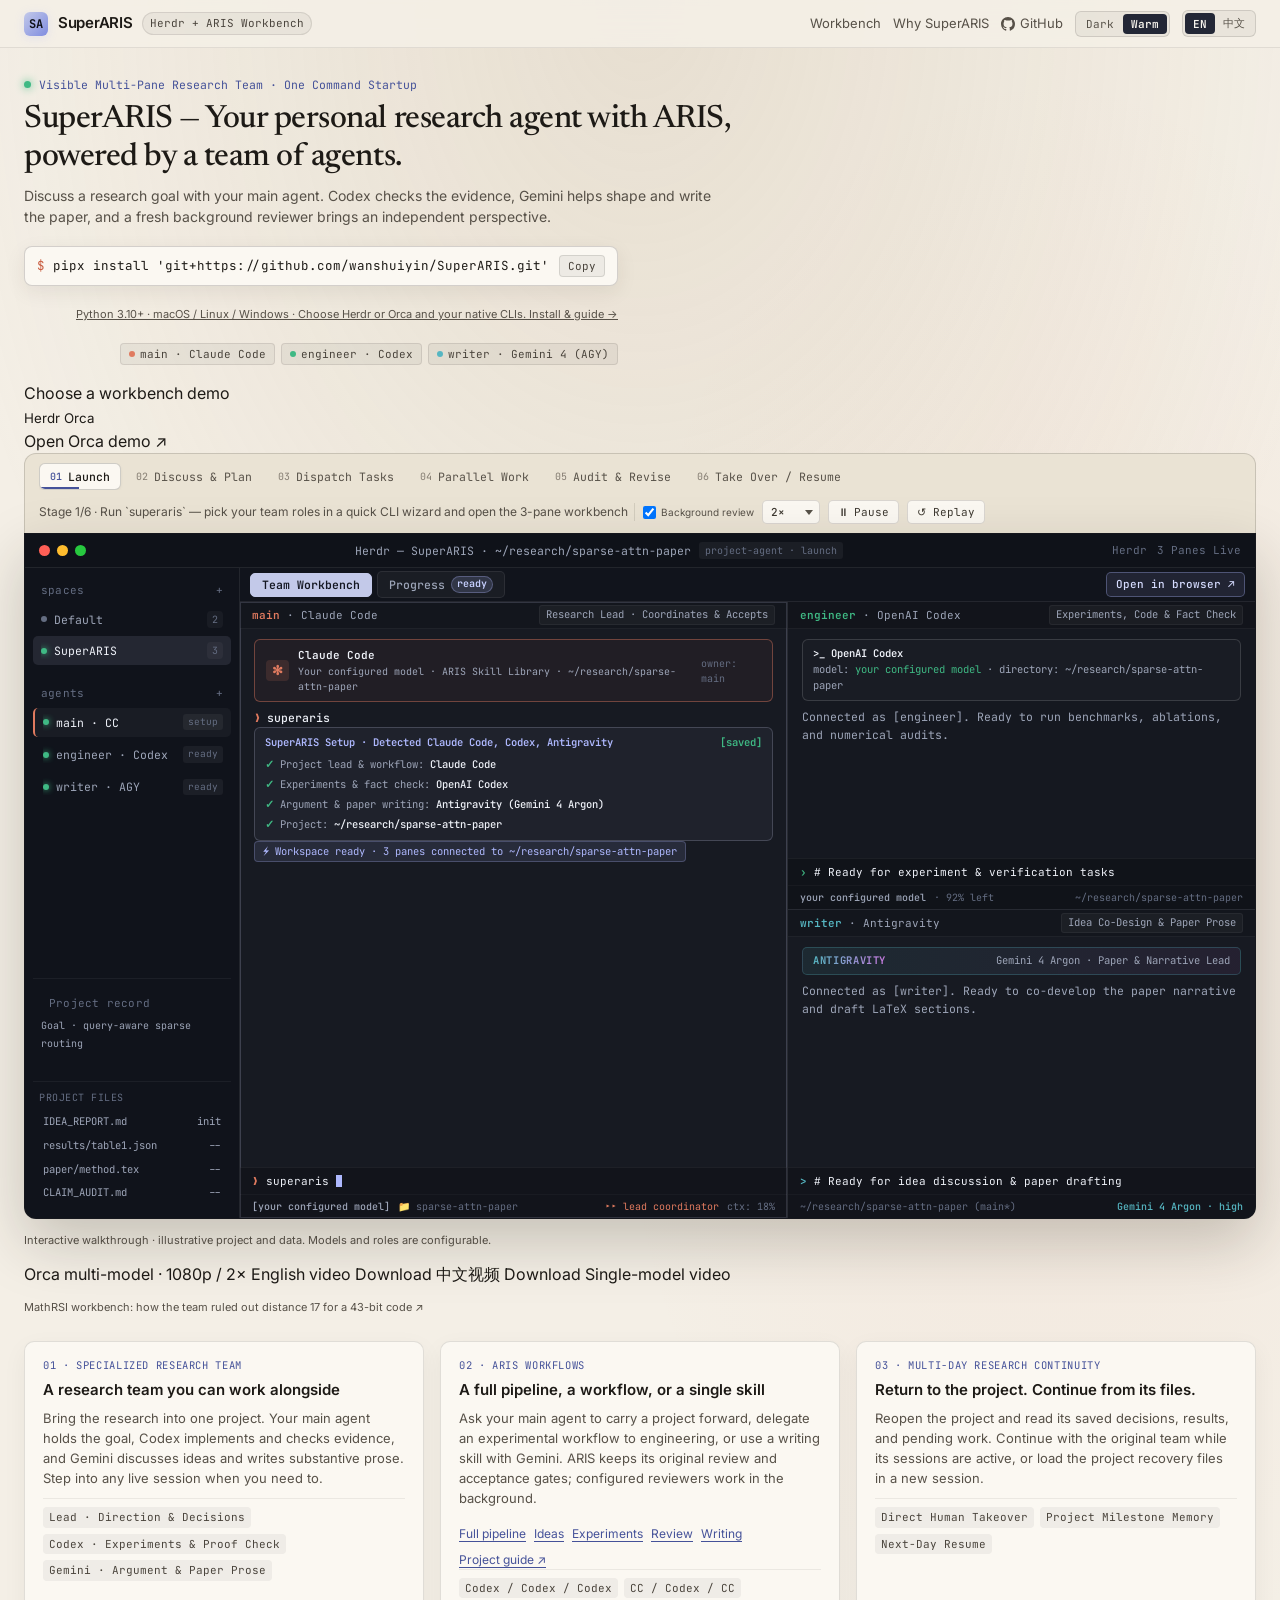
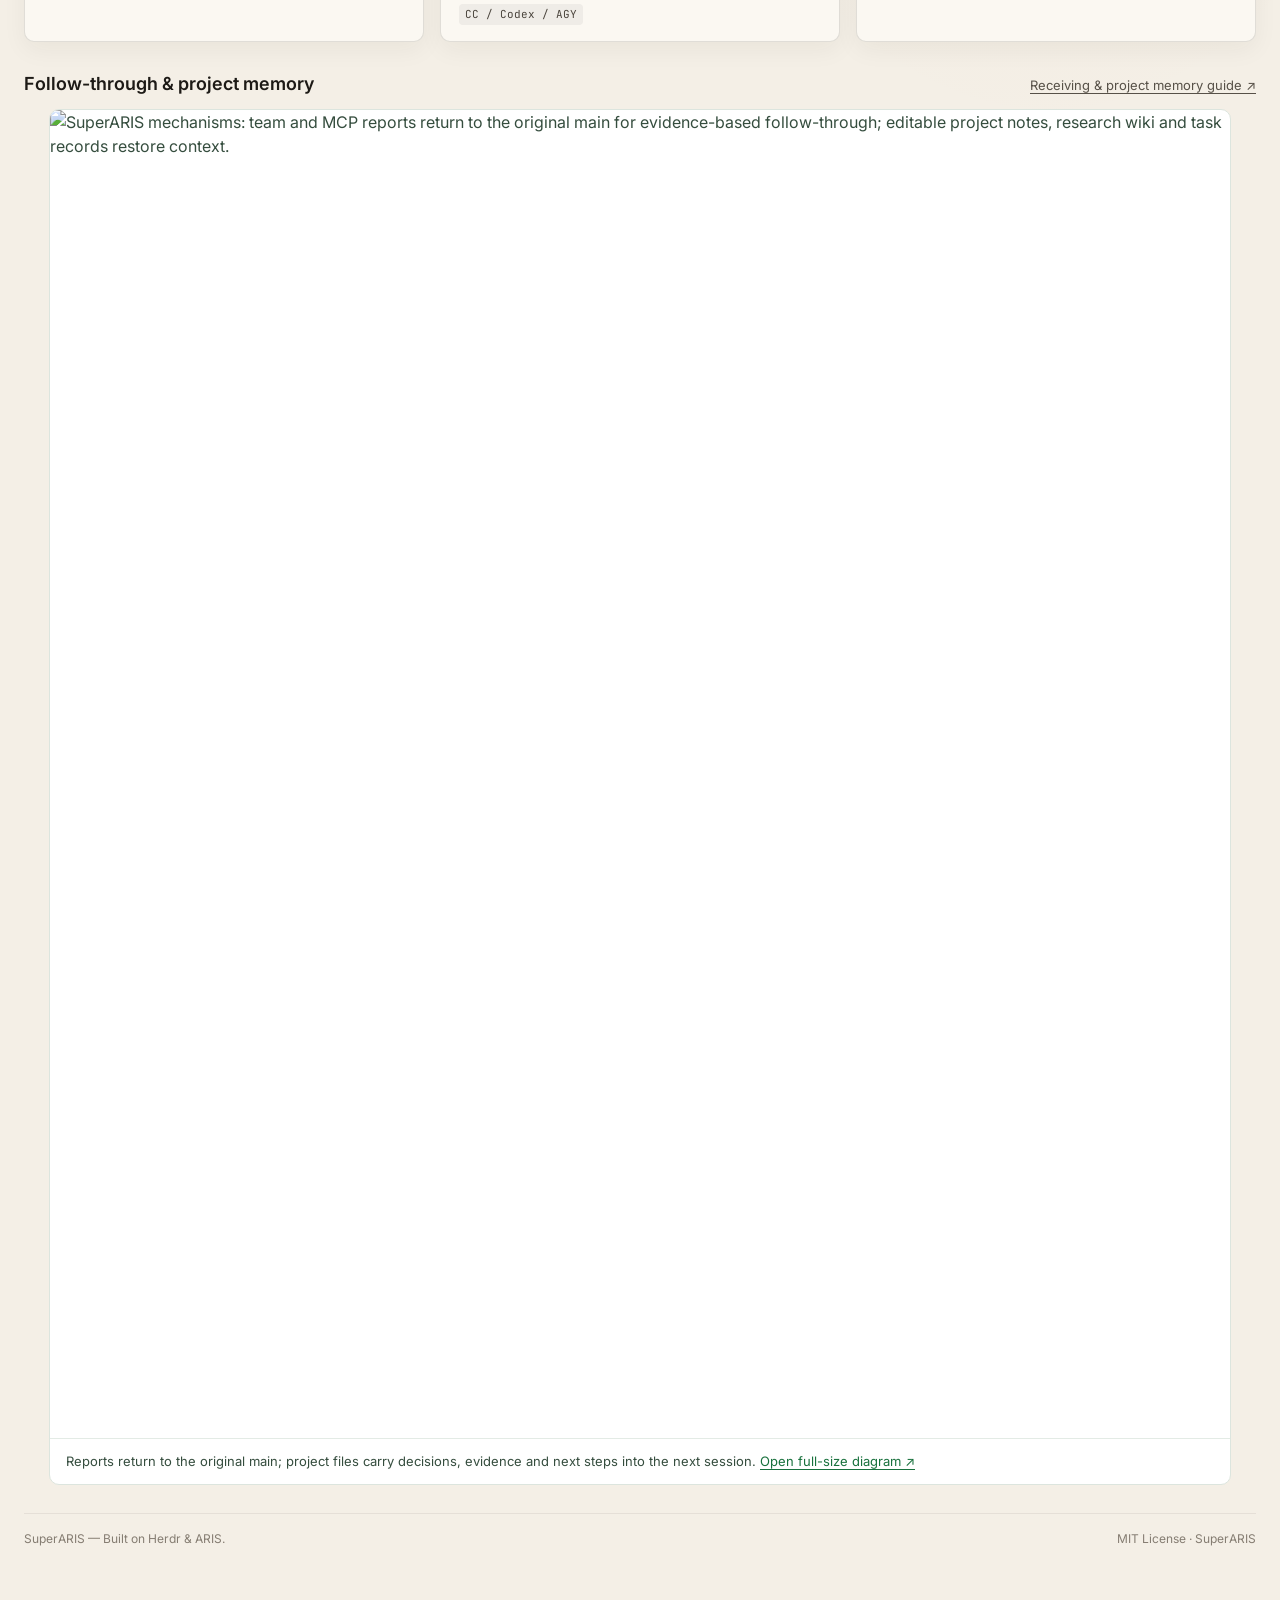
==== commit a8e32e6a: "Link the MathRSI coding-theory replay from the workbench examples" ====
--- a/site/index.html
+++ b/site/index.html
@@ -1973,6 +1973,7 @@
       <a href="media/orca-multi-demo-zh.mp4" data-video-language="zh" download="SuperARIS-orca-multi-demo-zh.mp4" data-host-i18n="download">Download</a>
       <a id="orca-other-video" href="media/orca-demo-en.mp4" data-host-i18n="other">Single-model video</a>
     </nav>
+    <p class="demo-note"><a id="mathrsi-application" href="https://lisresearchgroup.github.io/math-rsi/workbench/index.html?lang=en#wb-demo" data-i18n="mathrsi_application">MathRSI workbench: how the team ruled out distance 17 for a 43-bit code ↗</a></p>
     <!-- Below the Fold: 3 Researcher-Focused Cards -->
     <section class="below-fold" id="capabilities">
       <div class="info-card">
@@ -2056,6 +2057,7 @@
           mechanism_guide: "Receiving & project memory guide ↗",
           mechanism_caption: "Reports return to the original main; project files carry decisions, evidence and next steps into the next session.",
           mechanism_zoom: "Open full-size diagram ↗",
+          mathrsi_application: "MathRSI workbench: how the team ruled out distance 17 for a 43-bit code ↗",
           mechanism_alt: "SuperARIS mechanisms: team and MCP reports return to the original main for evidence-based follow-through; editable project notes, research wiki and task records restore context.",
           history_label: "Earlier in this session"
         },
@@ -2081,6 +2083,7 @@
           mechanism_guide: "收件与项目记忆指南 ↗",
           mechanism_caption: "交付回到原主 Agent；项目文件保存决定、证据与下一步，让后续会话接着推进。",
           mechanism_zoom: "查看原图，可放大 ↗",
+          mathrsi_application: "MathRSI 数学工作台：43 位码为什么达不到距离 17？↗",
           mechanism_alt: "SuperARIS 双面板机制图：常驻团队与 MCP 交付经接收器回到原主 Agent 验收接续；可编辑的项目笔记、research wiki 和任务记录在恢复时读回。",
           history_label: "本轮会话前序记录"
         }
@@ -2993,6 +2996,8 @@
           if (dict[key]) el.textContent = dict[key];
         });
 
+        document.getElementById("mathrsi-application").href = "https://lisresearchgroup.github.io/math-rsi/workbench/index.html?lang=" + lang + "#wb-demo";
+
         const mechanismImage = document.getElementById("mechanism-diagram");
         mechanismImage.src = "media/superaris-mechanisms-" + lang + ".png";
         mechanismImage.alt = dict.mechanism_alt;
